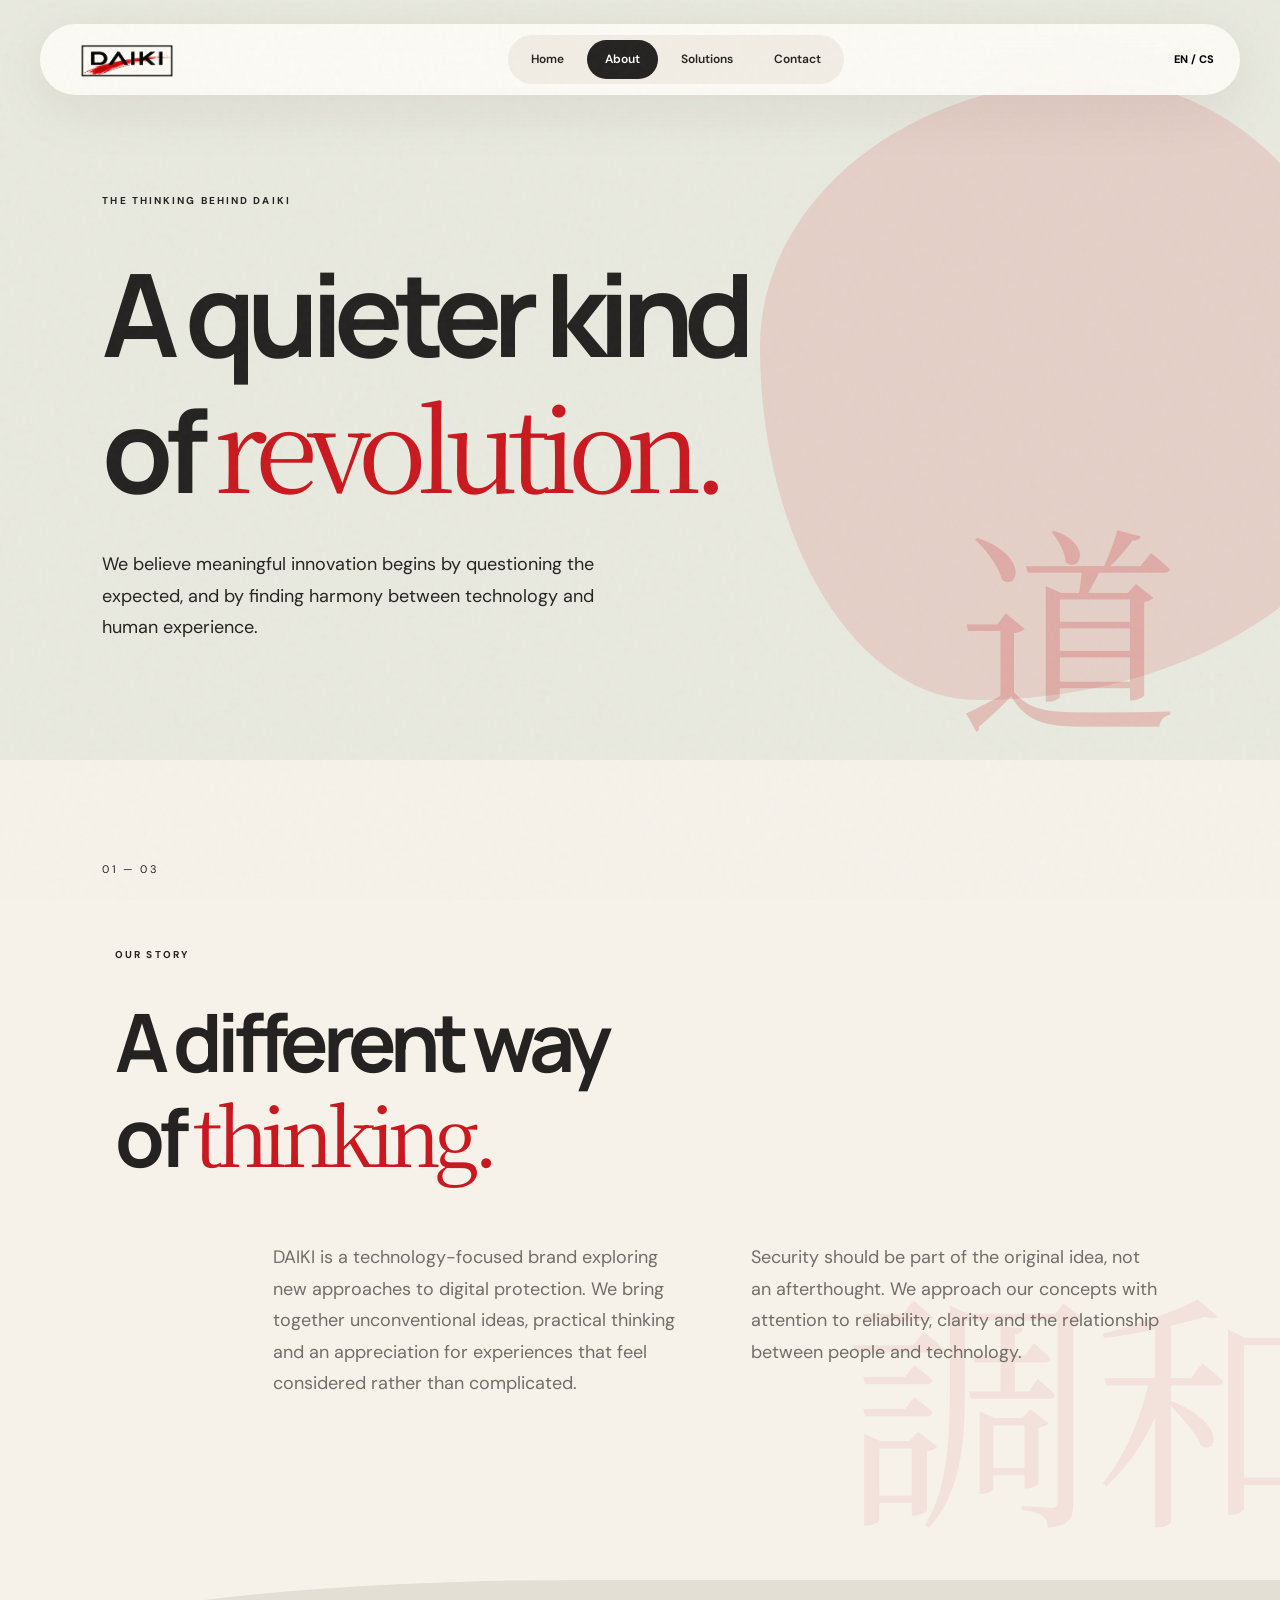
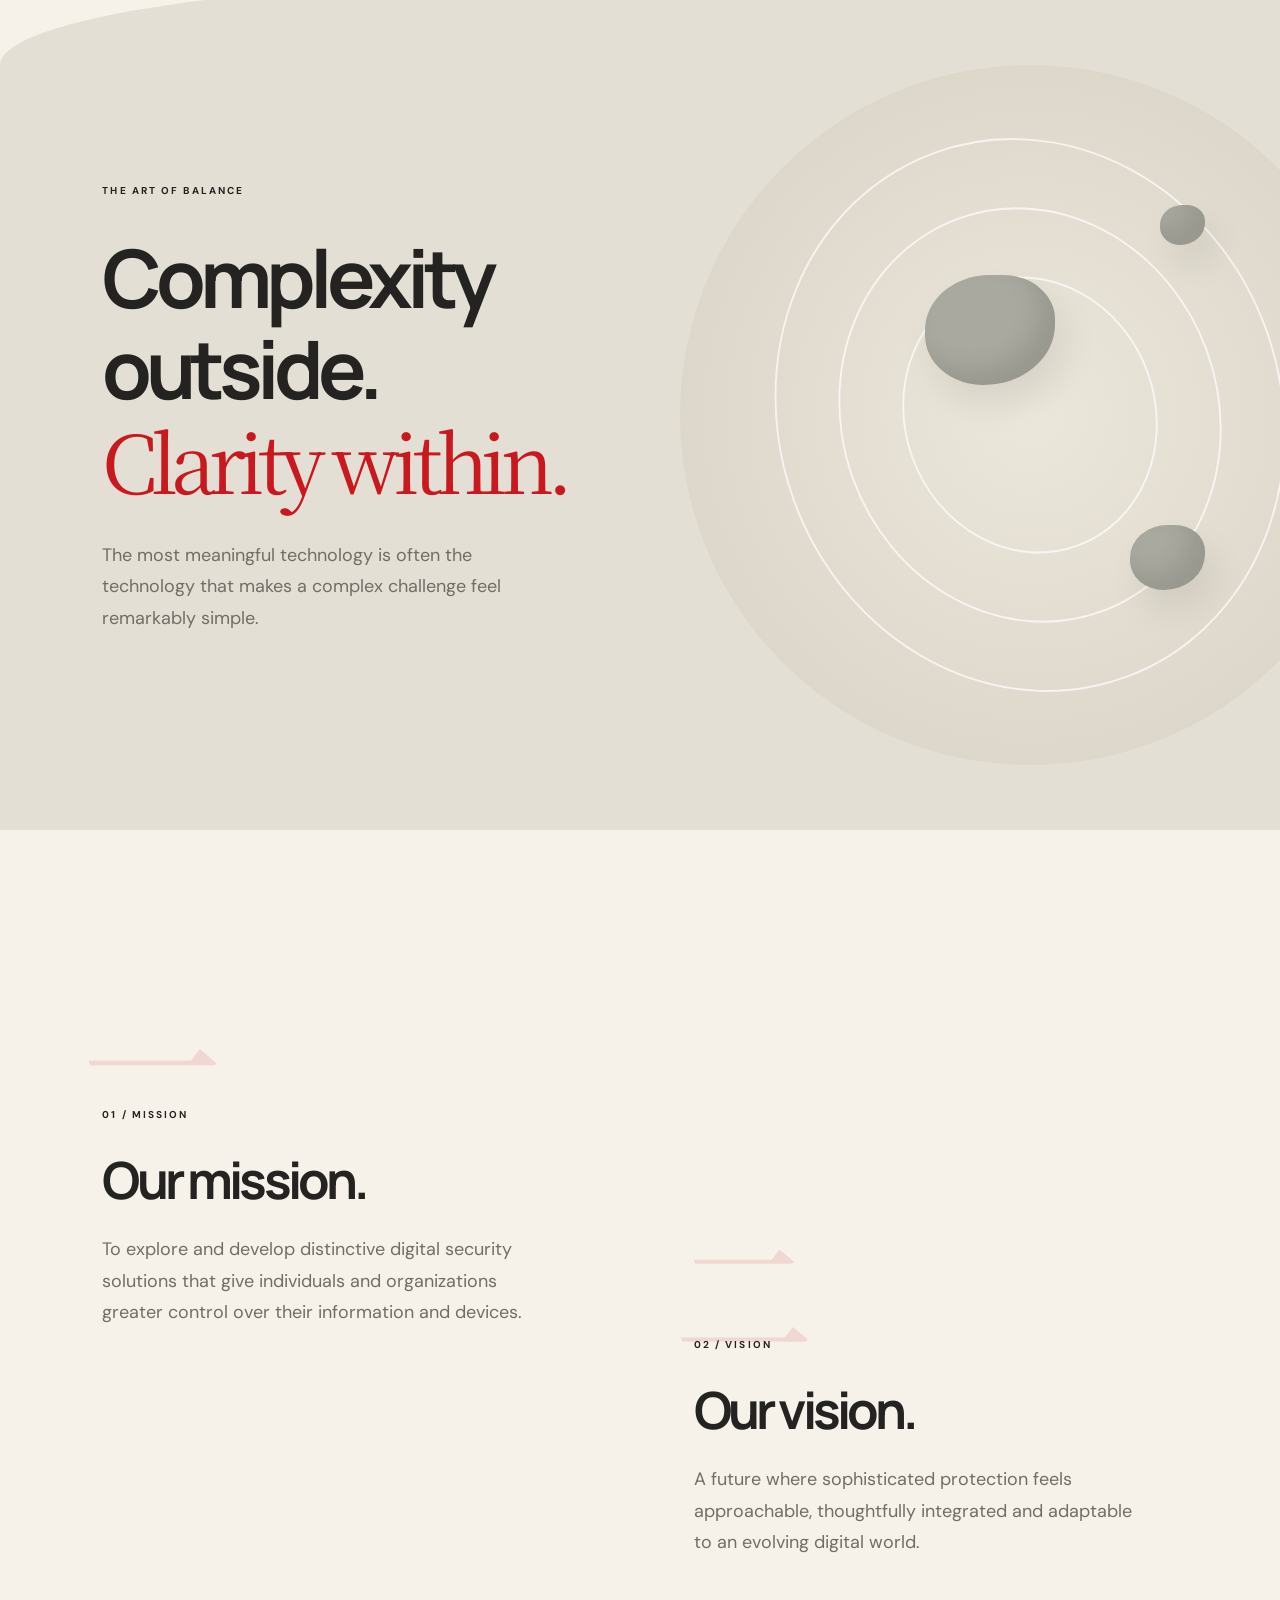
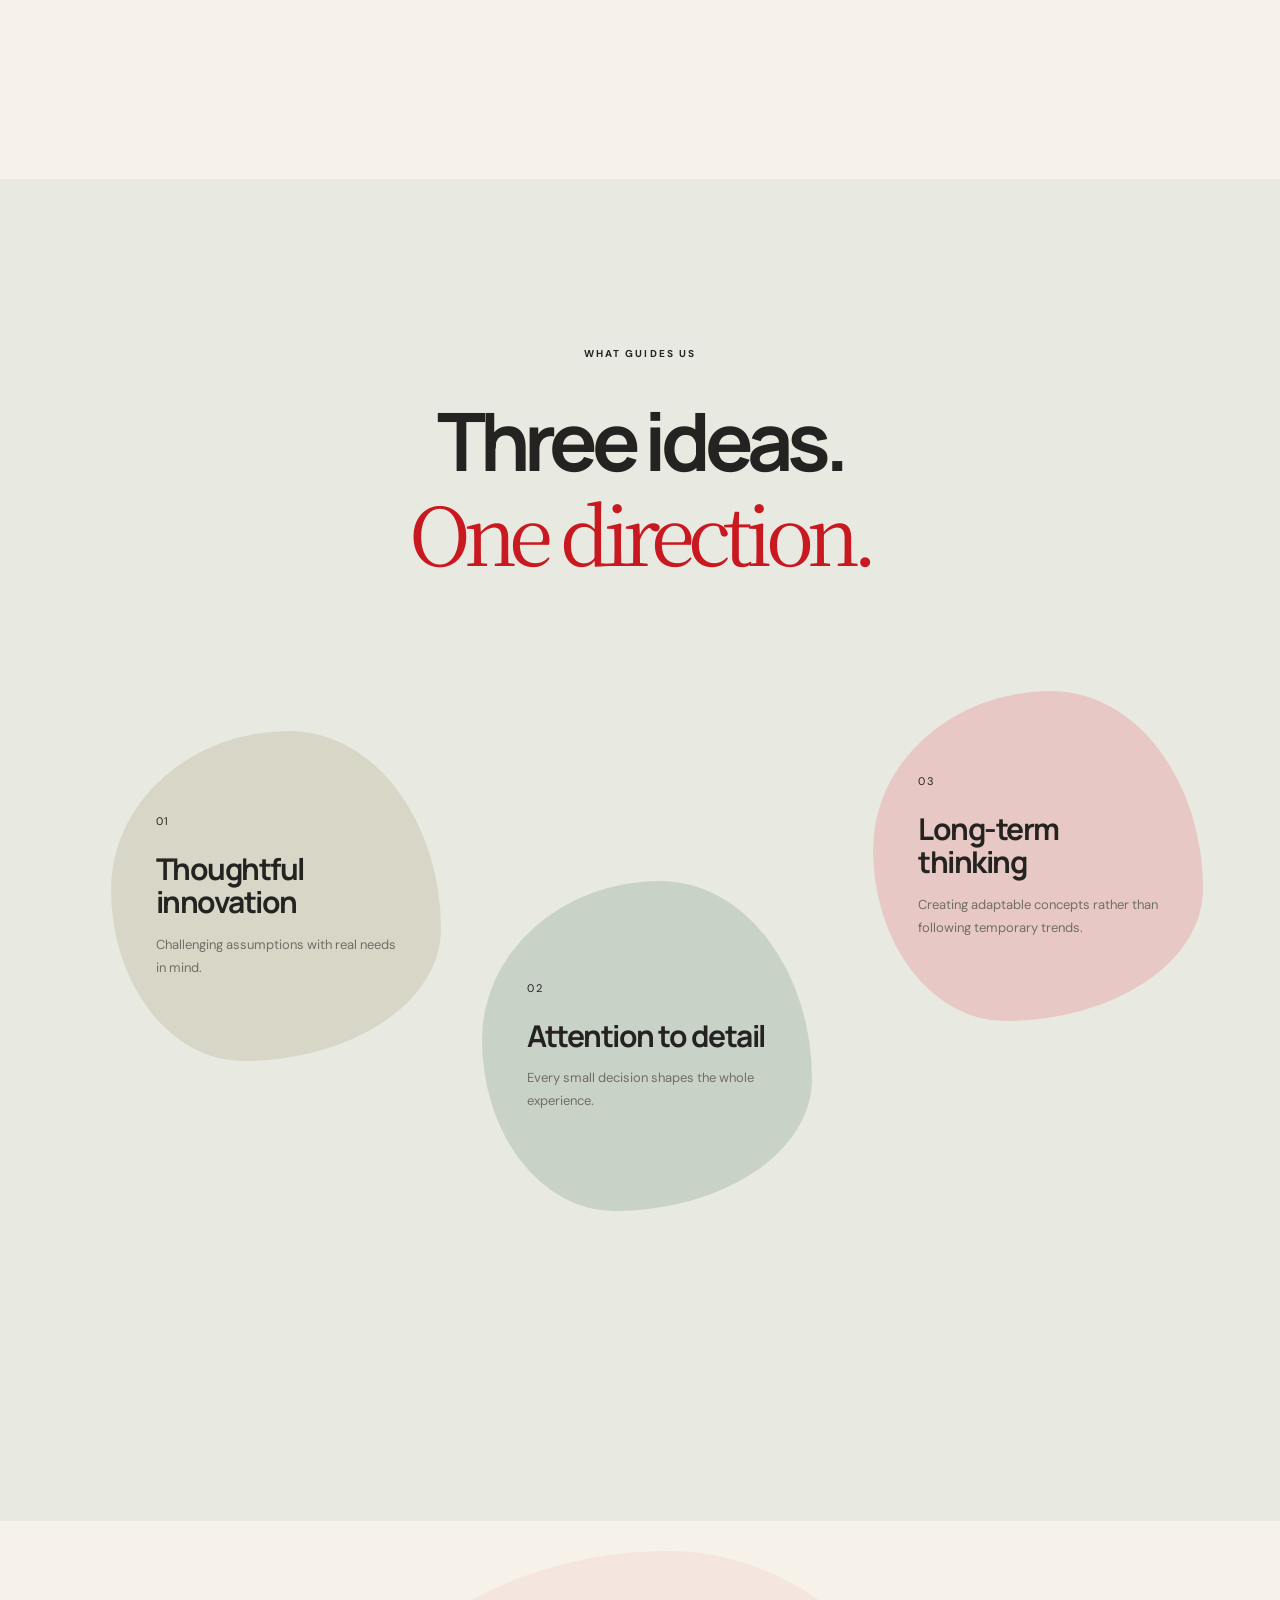
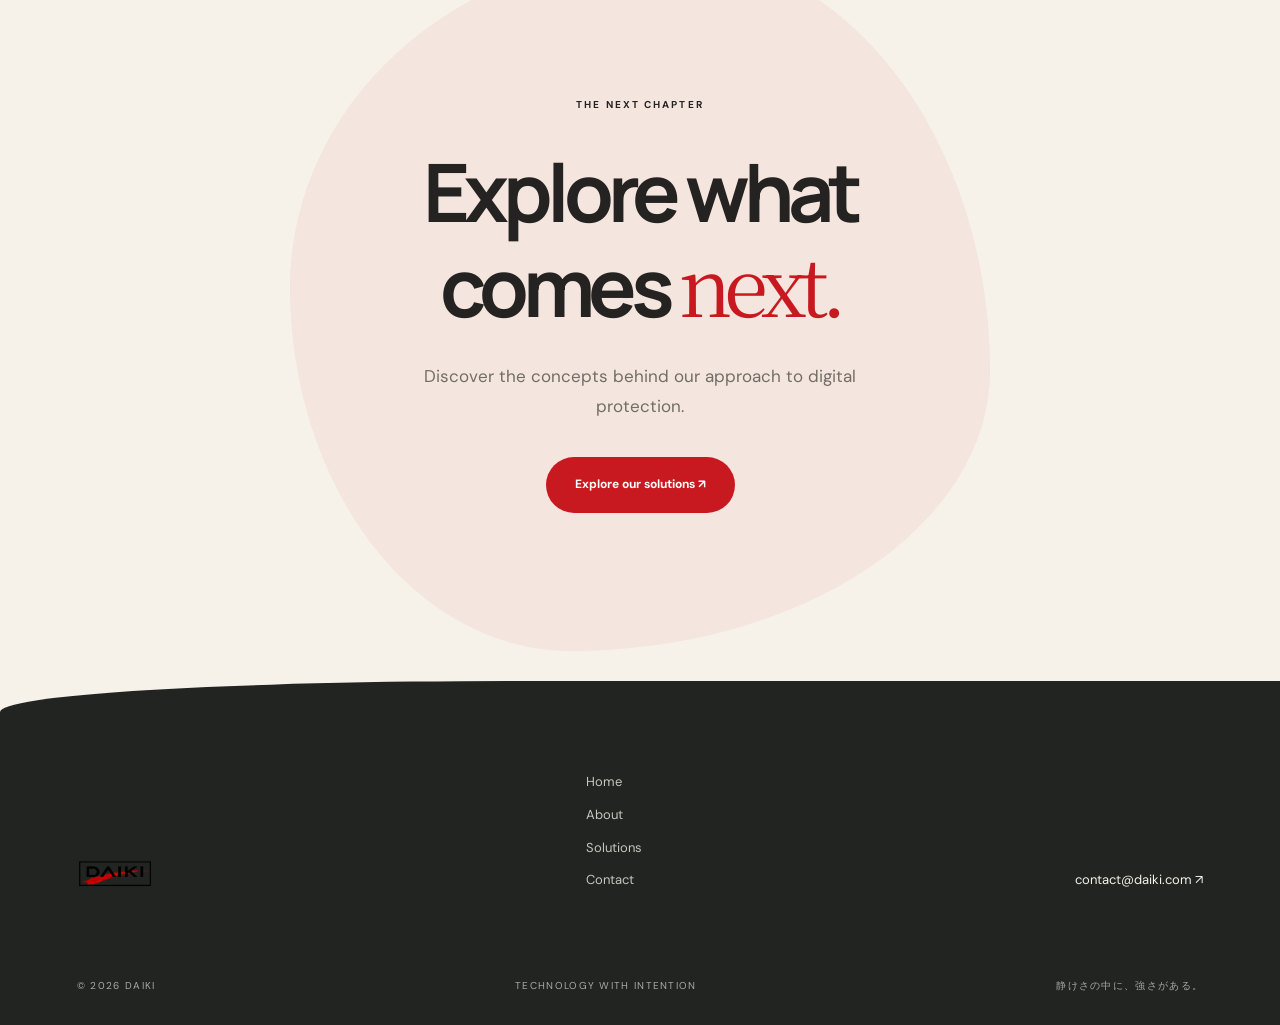
==== about.html @ 52686b5e "sito finito" ====
<!doctype html>
<html lang="en">
<head>
  <meta charset="UTF-8">
  <meta name="viewport" content="width=device-width,initial-scale=1">
  <meta name="theme-color" content="#f6f2ea">
  <meta name="description" content="The philosophy, mission and vision behind DAIKI.">
  <title>Our Philosophy — DAIKI</title>
  <link rel="icon" href="assets/logo.jpeg">
  <link rel="preconnect" href="https://fonts.googleapis.com">
  <link rel="preconnect" href="https://fonts.gstatic.com" crossorigin>
  <link href="https://fonts.googleapis.com/css2?family=DM+Sans:wght@400;500;600;700&family=Manrope:wght@400;500;600;700;800&family=Noto+Serif+JP:wght@400;500&display=swap" rel="stylesheet">
  <link rel="stylesheet" href="css/style.css">
  <script src="js/i18n.js" defer></script>
  <script src="js/main.js" defer></script>
</head>
<body data-page="about">
  <div class="grain" aria-hidden="true"></div>
  <header class="floating-header">
    <a class="brand" href="index.html" aria-label="DAIKI home"><img class="logoPng" src="assets/PngLogo.png" alt="DAIKI logo"></a>
    <nav class="desktop-nav" aria-label="Main navigation">
      <a href="index.html" data-i18n="nav.home">Home</a>
      <a href="about.html" class="active" data-i18n="nav.about">About</a>
      <a href="solutions.html" data-i18n="nav.solutions">Solutions</a>
      <a href="contact.html" data-i18n="nav.contact">Contact</a>
    </nav>
    <div class="header-tools">
      <button class="lang-toggle" id="langSwitch" type="button">EN / CS</button>
      <button class="menu-toggle" id="menuToggle" type="button" aria-label="Open navigation" aria-controls="mobileNav" aria-expanded="false"><span></span><span></span></button>
    </div>
  </header>
  <nav class="mobile-nav" id="mobileNav" aria-label="Mobile navigation">
    <a href="index.html" data-i18n="nav.home">Home</a>
    <a href="about.html" data-i18n="nav.about">About</a>
    <a href="solutions.html" data-i18n="nav.solutions">Solutions</a>
    <a href="contact.html" data-i18n="nav.contact">Contact</a>
  </nav>

  <main>
    <section class="inner-hero about-hero">
      <div class="inner-hero-blob" aria-hidden="true"></div>
      <div class="inner-hero-content reveal">
        <span class="micro-label" data-i18n="about.label">THE THINKING BEHIND DAIKI</span>
        <h1 data-i18n-html="about.title">A quieter kind<br>of <span class="serif-word">revolution.</span></h1>
        <p data-i18n="about.lead">We believe meaningful innovation begins by questioning the expected, and by finding harmony between technology and human experience.</p>
      </div>
      <span class="inner-hero-mark">道</span>
    </section>

    <section class="story-section">
      <div class="story-index">01 — 03</div>
      <div class="story-content reveal">
        <span class="micro-label" data-i18n="about.storyLabel">OUR STORY</span>
        <h2 data-i18n-html="about.storyTitle">A different way<br>of <span class="serif-word">thinking.</span></h2>
        <div class="story-text">
          <p data-i18n="about.storyText">DAIKI is a technology-focused brand exploring new approaches to digital protection. We bring together unconventional ideas, practical thinking and an appreciation for experiences that feel considered rather than complicated.</p>
          <p data-i18n="about.storyTextTwo">Security should be part of the original idea, not an afterthought. We approach our concepts with attention to reliability, clarity and the relationship between people and technology.</p>
        </div>
      </div>
      <div class="story-floating-word" aria-hidden="true">調和</div>
    </section>

    <section class="zen-garden-section">
      <div class="garden-copy reveal">
        <span class="micro-label" data-i18n="about.beliefLabel">THE ART OF BALANCE</span>
        <h2 data-i18n-html="about.beliefTitle">Complexity outside.<br><span class="serif-word">Clarity within.</span></h2>
        <p data-i18n="about.beliefText">The most meaningful technology is often the technology that makes a complex challenge feel remarkably simple.</p>
      </div>
      <div class="zen-garden" aria-hidden="true">
        <div class="garden-ripple ripple-a"></div>
        <div class="garden-ripple ripple-b"></div>
        <div class="garden-ripple ripple-c"></div>
        <div class="garden-stone stone-a"></div>
        <div class="garden-stone stone-b"></div>
        <div class="garden-stone stone-c"></div>
      </div>
    </section>

    <section class="vision-section">
      <div class="vision-entry vision-mission reveal">
        <div class="vision-number">一</div>
        <span class="micro-label">01 / MISSION</span>
        <h2 data-i18n="about.missionTitle">Our mission.</h2>
        <p data-i18n="about.missionText">To explore and develop distinctive digital security solutions that give individuals and organizations greater control over their information and devices.</p>
      </div>
      <div class="vision-entry vision-future reveal">
        <div class="vision-number">二</div>
        <span class="micro-label">02 / VISION</span>
        <h2 data-i18n="about.visionTitle">Our vision.</h2>
        <p data-i18n="about.visionText">A future where sophisticated protection feels approachable, thoughtfully integrated and adaptable to an evolving digital world.</p>
      </div>
    </section>

    <section class="values-landscape">
      <div class="values-landscape-heading reveal">
        <span class="micro-label" data-i18n="about.valuesLabel">WHAT GUIDES US</span>
        <h2 data-i18n-html="about.valuesTitle">Three ideas.<br><span class="serif-word">One direction.</span></h2>
      </div>
      <div class="values-floating">
        <div class="value-bubble bubble-one reveal">
          <span>01</span>
          <h3 data-i18n="about.valueOne">Thoughtful innovation</h3>
          <p data-i18n="about.valueOneText">Challenging assumptions with real needs in mind.</p>
        </div>
        <div class="value-bubble bubble-two reveal">
          <span>02</span>
          <h3 data-i18n="about.valueTwo">Attention to detail</h3>
          <p data-i18n="about.valueTwoText">Every small decision shapes the whole experience.</p>
        </div>
        <div class="value-bubble bubble-three reveal">
          <span>03</span>
          <h3 data-i18n="about.valueThree">Long-term thinking</h3>
          <p data-i18n="about.valueThreeText">Creating adaptable concepts rather than following temporary trends.</p>
        </div>
      </div>
    </section>

    <section class="closing-section">
      <div class="closing-orb" aria-hidden="true"></div>
      <div class="closing-content reveal">
        <span class="micro-label" data-i18n="common.next">THE NEXT CHAPTER</span>
        <h2 data-i18n-html="about.ctaTitle">Explore what<br>comes <span class="serif-word">next.</span></h2>
        <p data-i18n="about.ctaText">Discover the concepts behind our approach to digital protection.</p>
        <a class="pill-button" href="solutions.html" data-i18n="about.ctaButton">Explore our solutions ↗</a>
      </div>
    </section>
  </main>

  <footer class="site-footer">
    <div class="footer-main">
      <img class="logoPng" src="assets/PngLogo.png" alt="DAIKI logo">
      <div class="footer-links">
        <a href="index.html" data-i18n="nav.home">Home</a>
        <a href="about.html" data-i18n="nav.about">About</a>
        <a href="solutions.html" data-i18n="nav.solutions">Solutions</a>
        <a href="contact.html" data-i18n="nav.contact">Contact</a>
      </div>
      <a class="footer-email" href="mailto:contact@daiki.com">contact@daiki.com ↗</a>
    </div>
    <div class="footer-bottom">
      <span>© <span class="current-year"></span> DAIKI</span>
      <span data-i18n="footer.tagline">TECHNOLOGY WITH INTENTION</span>
      <span>静けさの中に、強さがある。</span>
    </div>
  </footer>
</body>
</html>
---- css/style.css ----
:root {
  --paper:#f6f2ea;
  --cream:#ece6da;
  --sand:#dcd5c9;
  --red:#c91920;
  --ink:#242321;
  --muted:#716d67;
  --sage:#a9b5a5;
  --white:#fffdf8;
  --display:"Manrope",sans-serif;
  --body:"DM Sans",sans-serif;
  --serif:"Noto Serif JP",serif;
}
*,*::before,*::after{box-sizing:border-box}
html{scroll-behavior:smooth;scroll-padding-top:110px}
body{margin:0;background:var(--paper);color:var(--ink);font:15px/1.75 var(--body);overflow-x:hidden}
button,input,select,textarea{font:inherit}
button{cursor:pointer}
a{color:inherit;text-decoration:none}
h1,h2,h3,p{margin:0}
h1,h2,h3{font-family:var(--display);letter-spacing:-.075em;line-height:1.13}
h1{font-size:clamp(4.5rem,9vw,10rem);font-weight:700}
h2{font-size:clamp(3.2rem,6.3vw,7rem);font-weight:700}
h3{font-size:clamp(1.6rem,2.5vw,3rem)}
p{color:var(--muted)}
::selection{background:var(--red);color:white}
:focus-visible{outline:2px solid var(--red);outline-offset:5px}
.serif-word{font-family:var(--serif);font-weight:400;letter-spacing:-.09em;color:var(--red)}
.micro-label{display:inline-block;font-size:10px;letter-spacing:.21em;font-weight:700;text-transform:uppercase;line-height:1.6}
.grain{position:fixed;inset:0;z-index:150;pointer-events:none;opacity:.08;background-image:url("data:image/svg+xml,%3Csvg viewBox='0 0 180 180' xmlns='http://www.w3.org/2000/svg'%3E%3Cfilter id='n'%3E%3CfeTurbulence type='fractalNoise' baseFrequency='.8' numOctaves='3' stitchTiles='stitch'/%3E%3C/filter%3E%3Crect width='100%25' height='100%25' filter='url(%23n)' opacity='.35'/%3E%3C/svg%3E")}
.reveal{opacity:0;transform:translateY(35px);transition:opacity 1s ease,transform 1s cubic-bezier(.2,.7,.2,1)}
.reveal.visible{opacity:1;transform:none}

/* Logo DAIKI nella navbar */
.logoPng {
  display: block;
  width: auto;
  height: 38px;
  max-width: 150px;
  object-fit: contain;
}

/* Adattamento mobile */
@media (max-width: 780px) {
  .logoPng {
    height: 32px;
    max-width: 125px;
  }
}


/* Floating navigation */
.floating-header{position:fixed;z-index:120;top:24px;left:50%;transform:translateX(-50%);width:min(94%,1200px);display:flex;justify-content:space-between;align-items:center;gap:24px;padding:11px 16px 11px 27px;background:rgba(255,253,248,.83);backdrop-filter:blur(25px);-webkit-backdrop-filter:blur(25px);border-radius:100px;box-shadow:0 14px 60px rgba(40,30,20,.07);transition:top .3s,box-shadow .3s}
.floating-header.scrolled{top:12px;box-shadow:0 15px 65px rgba(40,30,20,.12)}
.brand{display:flex;align-items:center;gap:9px;font:800 26px/1 var(--display);letter-spacing:-.09em;white-space:nowrap}
.brand i{width:8px;height:8px;background:var(--red);border-radius:50%}
.desktop-nav{display:flex;gap:5px;align-items:center;padding:5px;background:rgba(220,213,201,.35);border-radius:100px}
.desktop-nav a{padding:9px 18px;border-radius:100px;font-size:12px;font-weight:600;transition:background .3s,color .3s}
.desktop-nav a:hover{background:rgba(255,255,255,.6)}
.desktop-nav a.active{background:var(--ink);color:white}
.header-tools{display:flex;align-items:center;gap:10px}
.lang-toggle{background:none;border:0;padding:10px;font-size:11px;font-weight:800;white-space:nowrap}
.menu-toggle{display:none;border:0;background:var(--ink);width:44px;height:44px;border-radius:50%;place-content:center;gap:5px}
.menu-toggle span{display:block;width:19px;height:2px;background:white;border-radius:2px}
.mobile-nav{display:none}

/* Buttons */
.pill-button{display:inline-flex;align-items:center;justify-content:center;gap:30px;padding:17px 29px;border:0;border-radius:100px;background:var(--red);color:white;font-size:12px;font-weight:700;min-height:56px;transition:transform .3s,background .3s,box-shadow .3s}
.pill-button:hover{transform:translateY(-4px);background:#a91019;box-shadow:0 15px 30px rgba(201,25,32,.18)}
.pill-secondary{background:var(--cream);color:var(--ink)}
.pill-secondary:hover{background:var(--sand);box-shadow:none}
.text-link{display:inline-flex;font-size:13px;font-weight:700;align-items:center;gap:15px;transition:color .3s}
.text-link:hover{color:var(--red)}
.round-arrow{display:grid;place-items:center;width:78px;height:78px;border-radius:50%;background:var(--red);color:white;font-size:30px;transition:transform .4s}
.round-arrow:hover{transform:rotate(45deg) scale(1.07)}

/* Home hero */
.home-hero{position:relative;min-height:950px;height:100svh;max-height:1250px;overflow:hidden;background:var(--paper)}
.hero-composition{position:relative;width:min(90%,1400px);height:100%;margin:auto}
.hero-topline{position:absolute;top:23%;left:4%;display:flex;align-items:center;gap:14px;z-index:5}
.mini-dot{width:8px;height:8px;background:var(--red);border-radius:50%}
.hero-title{position:absolute;z-index:5;top:27%;left:3%;max-width:900px;line-height:1.02}
.hero-title .serif-word{font-style:italic}
.hero-ambient{position:absolute;filter:blur(4px);pointer-events:none}
.ambient-one{width:750px;height:750px;background:radial-gradient(circle,rgba(169,181,165,.38),transparent 70%);right:-250px;top:0}
.ambient-two{width:650px;height:650px;background:radial-gradient(circle,rgba(201,25,32,.11),transparent 70%);left:-250px;bottom:-300px}
.hero-fluid{position:absolute;width:min(53vw,740px);height:min(53vw,740px);right:-7%;top:14%;z-index:2;display:grid;place-items:center}
.fluid-core{width:75%;height:75%;border-radius:57% 43% 61% 39% / 46% 56% 44% 54%;background:radial-gradient(circle at 30% 30%,#e44846,var(--red) 60%,#9b1018);display:grid;place-items:center;box-shadow:inset -30px -35px 70px rgba(0,0,0,.12),0 30px 90px rgba(201,25,32,.12);animation:morph 15s ease-in-out infinite}
.core-symbol{font:400 clamp(130px,17vw,250px)/1 var(--serif);color:rgba(255,253,248,.86);transform:rotate(-9deg)}
.core-caption{position:absolute;bottom:23%;color:white;font-size:9px;letter-spacing:.2em}
.fluid-ring{position:absolute;border:1px solid rgba(201,25,32,.16);border-radius:60% 40% 50% 50% / 45% 55% 45% 55%;animation:rotateSlow 35s linear infinite}
.ring-a{inset:0}
.ring-b{inset:9%;animation-direction:reverse}
.orbit-point{position:absolute;width:11px;height:11px;background:var(--red);border-radius:50%}
.point-a{top:7%;left:35%}.point-b{bottom:12%;right:13%;width:7px;height:7px}.point-c{top:48%;right:1%;background:var(--sage)}
.hero-bottom-copy{position:absolute;z-index:6;bottom:13%;left:4%;display:flex;align-items:center;gap:35px}
.hero-bottom-copy p{max-width:360px;font-size:16px;color:var(--ink)}
.hero-vertical{position:absolute;right:20px;top:40%;writing-mode:vertical-rl;font-size:10px;letter-spacing:.2em;z-index:6}
.hero-side-note{position:absolute;bottom:12%;right:2%;font-size:10px;letter-spacing:.15em;writing-mode:vertical-rl}
.scroll-cue{position:absolute;bottom:24px;left:50%;transform:translateX(-50%);width:42px;height:60px;border-radius:30px;background:rgba(36,35,33,.06);display:grid;place-items:center;font-size:22px;animation:float 4s ease-in-out infinite}

/* Philosophy flow */
.flow-section{min-height:850px;padding:180px max(7vw,25px);position:relative;display:grid;grid-template-columns:1.2fr .8fr;align-items:center;gap:8%;overflow:hidden;background:#e9e6dc;border-radius:0 0 46% 12% / 0 0 10% 4%}
.flow-decoration{position:absolute;width:700px;height:700px;border-radius:52% 48% 70% 30% / 40% 50% 50% 60%;background:rgba(169,181,165,.24);left:-250px;bottom:-350px}
.flow-intro,.flow-copy{position:relative;z-index:2}
.flow-intro h2{margin-top:35px}
.flow-copy{padding-top:160px}
.flow-copy p{font-size:20px;color:var(--ink);max-width:480px;margin-bottom:35px}
.flow-symbol{display:block;font:400 110px/1 var(--serif);color:var(--red);opacity:.8;margin-bottom:35px}

/* Ecosystem */
.ecosystem-section{padding:180px 5vw 210px;overflow:hidden}
.ecosystem-heading{max-width:1100px;margin:0 auto 90px;text-align:center}
.ecosystem-heading h2{margin-top:30px}
.ecosystem-stage{max-width:1350px;margin:auto;display:grid;grid-template-columns:1fr 1fr;gap:5%;align-items:start}
.ecosystem-item{position:relative;min-width:0}
.ecosystem-usb{margin-top:220px}
.ecosystem-illustration{height:540px;position:relative;display:grid;place-items:center;overflow:hidden}
.ecosystem-image .ecosystem-illustration{background:#e3e9e0;border-radius:43% 57% 53% 47% / 51% 38% 62% 49%}
.ecosystem-usb .ecosystem-illustration{background:#262927;border-radius:56% 44% 40% 60% / 40% 55% 45% 60%}
.image-halo,.usb-halo{position:absolute;width:75%;aspect-ratio:1;border-radius:50%;background:rgba(255,255,255,.28);box-shadow:0 0 0 55px rgba(255,255,255,.08),0 0 0 110px rgba(255,255,255,.04)}
.image-window{width:55%;aspect-ratio:1.2;border-radius:32% 18% 28% 20%;background:linear-gradient(160deg,#cbd4c8,#879e93);box-shadow:0 30px 70px rgba(0,0,0,.12);position:relative;display:grid;place-items:center;transform:rotate(-9deg);overflow:hidden}
.image-landscape{font-size:160px;color:#f9f3e9;line-height:1}
.image-location{position:absolute;bottom:20px;font-size:9px;letter-spacing:.15em;color:white}
.image-satellite{position:absolute;width:15px;height:15px;background:var(--red);border-radius:50%}
.satellite-one{top:20%;right:20%}.satellite-two{bottom:22%;left:15%;width:8px;height:8px}
.ecosystem-copy{max-width:460px;padding:35px 35px 0}
.ecosystem-copy h3{margin:18px 0 20px;font-size:clamp(2.2rem,3.3vw,4rem)}
.ecosystem-copy p{margin-bottom:26px}
.usb-abstract{display:flex;align-items:center;position:relative;z-index:4;transform:rotate(-35deg);filter:drop-shadow(0 30px 20px rgba(0,0,0,.25));animation:usbFloat 8s ease-in-out infinite}
.usb-connector{width:70px;height:75px;border-radius:12px 0 0 12px;background:linear-gradient(135deg,#d2d5d2,#707a78);box-shadow:inset 8px 0 12px rgba(255,255,255,.4)}
.usb-shell{width:190px;height:110px;border-radius:20px 40px 40px 15px;background:linear-gradient(135deg,#424642,#101312);display:flex;align-items:center;justify-content:center;gap:12px;box-shadow:inset 0 4px 8px rgba(255,255,255,.08)}
.usb-shell b{font:400 50px var(--serif);color:var(--red)}
.usb-shell small{color:#aaa;font-size:10px;letter-spacing:.2em}
.usb-pulse,.usb-wave{position:absolute;border:1px solid rgba(255,255,255,.14);border-radius:50%;aspect-ratio:1}
.pulse-one{width:65%}.pulse-two{width:95%}

/* Manifesto */
.manifesto-section{position:relative;min-height:760px;background:var(--sage);overflow:hidden;display:grid;place-items:center;padding:130px 6vw;border-radius:47% 15% 0 0 / 10% 7% 0 0}
.manifesto-blob{position:absolute;width:600px;height:600px;right:-120px;top:-130px;background:rgba(255,255,255,.16);border-radius:60% 40% 60% 40% / 40% 60% 40% 60%}
.manifesto-content{width:min(100%,1100px);position:relative;z-index:2}
.manifesto-content h2{margin:35px 0 70px}
.manifesto-content .serif-word{color:var(--white)}
.manifesto-values{display:flex;gap:30px;justify-content:space-between;flex-wrap:wrap}
.manifesto-values div{display:flex;gap:15px;align-items:baseline}
.manifesto-values span{font-size:11px;color:#445146}
.manifesto-values strong{font-size:clamp(18px,2vw,26px);font-weight:600}

/* Closing */
.closing-section{position:relative;min-height:760px;padding:160px 8vw;display:grid;place-items:center;overflow:hidden;background:var(--paper)}
.closing-content{position:relative;z-index:2;text-align:center;max-width:1000px}
.closing-content h2{margin:30px 0}
.closing-content p{max-width:490px;margin:0 auto 35px;font-size:17px}
.closing-orb{position:absolute;width:700px;height:700px;border-radius:54% 46% 60% 40% / 48% 60% 40% 52%;background:rgba(201,25,32,.06);animation:morph 20s ease-in-out infinite}

/* Inner hero */
.inner-hero{position:relative;min-height:760px;display:flex;align-items:center;padding:170px 8vw 100px;overflow:hidden}
.inner-hero-content{position:relative;z-index:3;max-width:1150px}
.inner-hero-content h1{margin:35px 0}
.inner-hero-content p{max-width:530px;font-size:18px;color:var(--ink)}
.inner-hero-blob{position:absolute;width:620px;height:620px;right:-100px;top:80px;border-radius:54% 46% 65% 35% / 43% 56% 44% 57%;background:rgba(201,25,32,.12);animation:morph 18s ease-in-out infinite}
.inner-hero-mark{position:absolute;right:8%;bottom:4%;font:400 220px/1 var(--serif);color:rgba(201,25,32,.2)}
.about-hero{background:#e8e9df}
.solutions-hero{background:#ede4dc}
.contact-hero{background:#e5e9e1}

/* About story */
.story-section{position:relative;min-height:820px;padding:170px 8vw;display:flex;align-items:center;overflow:hidden}
.story-index{position:absolute;left:8%;top:100px;font-size:11px;letter-spacing:.2em}
.story-content{max-width:1050px;margin:auto;position:relative;z-index:2}
.story-content h2{margin:30px 0 60px}
.story-text{display:grid;grid-template-columns:1fr 1fr;gap:65px;margin-left:15%}
.story-text p{font-size:18px}
.story-floating-word{position:absolute;right:-5%;bottom:0;font:400 250px var(--serif);color:rgba(201,25,32,.07)}
.zen-garden-section{position:relative;min-height:850px;background:#e4dfd4;overflow:hidden;display:flex;align-items:center;padding:120px 8vw;border-radius:45% 0 0 0 / 10% 0 0 0}
.garden-copy{position:relative;z-index:4;max-width:650px}
.garden-copy h2{margin:30px 0}
.garden-copy p{max-width:460px;font-size:18px}
.zen-garden{position:absolute;width:700px;height:700px;right:-100px;top:10%;border-radius:50%;background:radial-gradient(circle,#ece7db,#d7d1c4)}
.garden-ripple{position:absolute;border:2px solid rgba(255,255,255,.7);border-radius:50%;inset:10%;transform:rotate(-20deg) scaleX(.9)}
.ripple-b{inset:20%}.ripple-c{inset:30%}
.garden-stone{position:absolute;background:#aaa99f;border-radius:50% 40% 55% 45%;box-shadow:inset -15px -15px 25px rgba(0,0,0,.1),10px 20px 35px rgba(0,0,0,.08)}
.stone-a{width:130px;height:110px;top:30%;left:35%}
.stone-b{width:75px;height:65px;bottom:25%;right:25%}
.stone-c{width:45px;height:40px;top:20%;right:25%}
.vision-section{padding:180px 8vw;display:grid;grid-template-columns:1fr 1fr;gap:10%;align-items:start}
.vision-entry{position:relative;padding:90px 0 40px}
.vision-future{margin-top:230px}
.vision-number{font:400 140px var(--serif);color:rgba(201,25,32,.12);position:absolute;top:-50px;left:-20px}
.vision-entry h2{font-size:clamp(3rem,4vw,5rem);margin:25px 0}
.vision-entry p{max-width:450px;font-size:18px}
.values-landscape{padding:160px 6vw 200px;background:#e8e9e1;overflow:hidden}
.values-landscape-heading{text-align:center}
.values-landscape-heading h2{margin-top:30px}
.values-floating{position:relative;max-width:1200px;min-height:650px;margin:90px auto 0}
.value-bubble{position:absolute;width:330px;height:330px;border-radius:54% 46% 60% 40% / 48% 60% 40% 52%;padding:70px 45px;display:flex;flex-direction:column;justify-content:center}
.value-bubble span{font-size:11px;letter-spacing:.15em;margin-bottom:20px}
.value-bubble h3{font-size:30px;letter-spacing:-.05em;margin-bottom:15px}
.value-bubble p{font-size:13px}
.bubble-one{left:3%;top:60px;background:#d8d7c7}
.bubble-two{left:36%;top:210px;background:#c9d2c6}
.bubble-three{right:0;top:20px;background:#e8c8c4}

/* Solutions */
.product-experience{min-height:1000px;padding:170px 7vw;display:grid;grid-template-columns:1fr 1fr;gap:6%;align-items:center;overflow:hidden;scroll-margin-top:100px}
.experience-copy{position:relative;z-index:5;max-width:620px}
.experience-copy h2{margin:30px 0 40px;font-size:clamp(3.5rem,5.7vw,7rem)}
.experience-copy p{margin-bottom:22px}
.experience-lead{font-size:19px;color:var(--ink)}
.experience-tags{display:flex;flex-wrap:wrap;gap:10px;margin:35px 0}
.experience-tags span{padding:9px 15px;border-radius:100px;background:rgba(169,181,165,.2);font-size:11px;font-weight:600}
.experience-visual{position:relative;min-height:650px;display:grid;place-items:center}
.image-experience{background:#e8e9e0}
.image-experience-halo{position:absolute;width:95%;aspect-ratio:1;background:#d4dfd1;border-radius:54% 46% 62% 38% / 46% 60% 40% 54%;animation:morph 16s infinite}
.floating-image-object{position:relative;width:65%;aspect-ratio:.95;background:#b6c6b8;border-radius:38% 23% 30% 20%;transform:rotate(-8deg);overflow:hidden;box-shadow:0 40px 70px rgba(50,70,50,.16);animation:imageFloat 8s ease-in-out infinite}
.floating-image-sky{position:absolute;inset:0;background:linear-gradient(#cadad0,#e5d8bf)}
.floating-image-mountain{position:absolute;width:130%;height:60%;bottom:-20%;left:-10%;background:#819f8c;border-radius:60% 40% 0 0;transform:rotate(-12deg)}
.floating-image-sun{position:absolute;width:110px;height:110px;top:22%;right:18%;background:var(--red);border-radius:50%}
.floating-image-code{position:absolute;bottom:20px;left:20px;color:white;font-size:10px;letter-spacing:.2em}
.experience-coordinate{position:absolute;bottom:5%;right:10%;font-size:10px;letter-spacing:.2em;z-index:3}
.experience-orbit{position:absolute;border:1px solid rgba(201,25,32,.16);border-radius:50%;aspect-ratio:1}
.orbit-alpha{width:90%}.orbit-beta{width:70%}
.product-transition{height:250px;background:#e8e9e0;display:flex;flex-direction:column;align-items:center;justify-content:center;gap:10px}
.product-transition span{font-size:10px;letter-spacing:.25em}
.transition-symbol{font-size:90px;color:var(--red);line-height:1}
.usb-experience{background:#242724;color:#f6f2ea;border-radius:45% 0 0 0 / 7% 0 0 0}
.usb-experience p{color:#c6c7c0}
.usb-experience .experience-lead{color:#f2eee5}
.usb-experience .serif-word{color:#e75d5c}
.usb-experience .experience-tags span{background:rgba(255,255,255,.09)}
.usb-experience-halo{position:absolute;width:90%;aspect-ratio:1;border-radius:54% 46% 58% 42% / 45% 60% 40% 55%;background:radial-gradient(circle,#3b4540,#292e2a 65%,transparent)}
.usb-product{transform:rotate(-35deg) scale(1.3)}
.usb-wave{border-color:rgba(255,255,255,.1)}
.usb-wave-one{width:65%}.usb-wave-two{width:85%}.usb-wave-three{width:105%}
.approach-section{padding:180px 8vw;background:#e6e6dd}
.approach-heading{text-align:center}
.approach-heading h2{margin:30px 0}
.approach-flow{display:flex;justify-content:space-between;gap:35px;margin-top:110px}
.approach-point{max-width:300px}
.approach-point span{font-size:12px;color:var(--red)}
.approach-point h3{font-size:29px;margin:25px 0}
.approach-point p{font-size:15px}

/* Contact */
.contact-world{padding:170px 7vw;display:grid;grid-template-columns:.85fr 1.15fr;gap:8%;background:var(--paper);align-items:start}
.contact-world-copy{position:relative;min-height:900px}
.contact-world-copy h2{font-size:clamp(3.3rem,5vw,6rem);margin:35px 0}
.contact-world-copy>p{max-width:420px;font-size:17px;margin-bottom:70px}
.contact-direct{margin-bottom:40px;position:relative;z-index:3}
.contact-direct>span{display:block;font-size:10px;letter-spacing:.18em;margin-bottom:12px}
.contact-direct a{font-size:clamp(20px,2.5vw,32px);font-weight:700;overflow-wrap:anywhere}
.contact-direct a:hover{color:var(--red)}
.contact-direct p{max-width:330px}
.contact-floating-shape{position:absolute;width:370px;height:370px;left:-150px;bottom:0;border-radius:55% 45% 62% 38% / 42% 60% 40% 58%;background:#dce4d8;display:grid;place-items:center;animation:morph 18s infinite}
.contact-floating-shape span{font:400 130px var(--serif);color:rgba(201,25,32,.25)}
.contact-form-island{position:relative;padding:65px clamp(25px,4vw,70px);background:#e9e6dd;border-radius:34% 8% 10% 9% / 8% 5% 5% 5%;box-shadow:0 30px 80px rgba(40,30,20,.035)}
.form-intro{margin-bottom:45px}
.form-intro h3{font-size:clamp(2.3rem,3vw,4rem);margin-top:15px}
.form-duo{display:grid;grid-template-columns:1fr 1fr;gap:20px}
.form-group{margin-bottom:24px}
.form-group label{display:block;font-size:12px;font-weight:700;margin-bottom:10px}
.form-group input,.form-group select,.form-group textarea{width:100%;border:0;outline:none;background:rgba(255,253,248,.85);padding:18px 22px;border-radius:23px;color:var(--ink);transition:box-shadow .25s,background .25s}
.form-group textarea{resize:vertical;min-height:160px}
.form-group input:focus,.form-group select:focus,.form-group textarea:focus{background:white;box-shadow:0 0 0 2px rgba(201,25,32,.35)}
.form-group input::placeholder,.form-group textarea::placeholder{color:#98928a}
.consent-row{display:flex;gap:13px;align-items:flex-start;font-size:12px;cursor:pointer;margin:15px 0 30px}
.consent-row input{margin-top:5px;accent-color:var(--red)}
.form-actions{display:flex;flex-wrap:wrap;gap:12px}
.form-note{font-size:11px;margin-top:20px}
.contact-ending{min-height:760px;position:relative;padding:160px 8vw;overflow:hidden;background:#e3e9df;display:grid;place-items:center}
.contact-ending-copy{text-align:center;position:relative;z-index:2}
.contact-ending-copy h2{margin:30px 0}
.contact-ending-copy p{margin-bottom:35px}
.contact-ending-shape{position:absolute;width:700px;height:700px;background:rgba(201,25,32,.08);border-radius:55% 45% 60% 40% / 40% 55% 45% 60%;animation:morph 18s infinite}

/* Footer */
.site-footer{padding:90px 6vw 30px;background:#222421;color:#f6f2ea;border-radius:40% 0 0 0 / 9% 0 0 0}
.footer-main{display:flex;align-items:end;justify-content:space-between;gap:50px;padding-bottom:85px}
.footer-brand{font:800 clamp(5rem,12vw,12rem)/.8 var(--display);letter-spacing:-.11em}
.footer-brand span{font-size:16px;vertical-align:top;letter-spacing:0;margin-left:15px;color:#d75050}
.footer-links{display:flex;flex-direction:column;gap:10px}
.footer-links a{font-size:13px;color:#c6c6be}
.footer-links a:hover,.footer-email:hover{color:#f47a7a}
.footer-email{font-size:13px;white-space:nowrap}
.footer-bottom{display:flex;justify-content:space-between;gap:20px;flex-wrap:wrap;color:#a8aaa2;font-size:10px;letter-spacing:.13em}

/* Animation */
@keyframes morph{
  0%,100%{border-radius:57% 43% 61% 39% / 46% 56% 44% 54%;transform:rotate(0)}
  50%{border-radius:42% 58% 35% 65% / 58% 42% 58% 42%;transform:rotate(9deg)}
}
@keyframes rotateSlow{to{transform:rotate(360deg)}}
@keyframes float{50%{transform:translate(-50%,-12px)}}
@keyframes usbFloat{
  0%,100%{transform:rotate(-35deg) translateY(0)}
  50%{transform:rotate(-35deg) translateY(-18px)}
}
@keyframes imageFloat{
  0%,100%{transform:rotate(-8deg) translateY(0)}
  50%{transform:rotate(-5deg) translateY(-15px)}
}

/* Tablet */
@media(max-width:1050px){
  .hero-title{font-size:clamp(5rem,9vw,8rem)}
  .hero-fluid{right:-15%;top:20%}
  .flow-section{gap:4%}
  .ecosystem-illustration{height:440px}
  .ecosystem-copy{padding:30px 10px}
  .contact-world{gap:4%}
  .contact-form-island{padding:55px 30px}
}

/* Mobile */
@media(max-width:780px){
  h1{font-size:clamp(3.8rem,13vw,6.5rem)}
  h2{font-size:clamp(3rem,10vw,5rem)}
  .floating-header{top:14px;width:calc(100% - 26px);padding:10px 12px 10px 22px}
  .desktop-nav{display:none}
  .menu-toggle{display:grid}
  .mobile-nav{position:fixed;z-index:110;top:80px;left:13px;right:13px;display:flex;flex-direction:column;gap:5px;padding:20px;background:rgba(255,253,248,.98);border-radius:28px;box-shadow:0 30px 70px rgba(0,0,0,.12);opacity:0;visibility:hidden;transform:translateY(-15px);transition:.3s}
  .mobile-nav.open{opacity:1;visibility:visible;transform:none}
  .mobile-nav a{padding:14px 20px;border-radius:18px;font-size:17px;font-weight:700}
  .mobile-nav a:hover{background:var(--cream)}
  .home-hero{min-height:850px;height:100svh;max-height:none}
  .hero-topline{top:18%;left:2%}
  .hero-title{top:24%;left:2%;font-size:clamp(4rem,13vw,7rem)}
  .hero-fluid{width:440px;height:440px;right:-150px;top:38%}
  .core-symbol{font-size:160px}
  .hero-bottom-copy{bottom:11%;left:2%;gap:15px}
  .hero-bottom-copy p{max-width:250px;font-size:14px}
  .round-arrow{width:60px;height:60px}
  .hero-side-note,.hero-vertical{display:none}
  .flow-section{grid-template-columns:1fr;padding:120px 7vw;min-height:auto;gap:50px}
  .flow-copy{padding-top:0}
  .flow-symbol{font-size:75px}
  .ecosystem-section{padding:120px 6vw}
  .ecosystem-stage{grid-template-columns:1fr;gap:100px}
  .ecosystem-usb{margin-top:0}
  .ecosystem-illustration{height:460px}
  .ecosystem-copy{padding:35px 10px 0}
  .manifesto-section{min-height:700px;padding:120px 7vw}
  .manifesto-values{flex-direction:column}
  .closing-section{min-height:650px;padding:120px 7vw}
  .inner-hero{min-height:700px;padding:170px 7vw 100px}
  .inner-hero-blob{width:420px;height:420px;right:-220px;top:220px}
  .inner-hero-mark{font-size:130px}
  .story-section{padding:130px 7vw}
  .story-text{grid-template-columns:1fr;gap:25px;margin-left:0}
  .zen-garden-section{min-height:850px;align-items:flex-start;padding:120px 7vw}
  .zen-garden{width:480px;height:480px;right:-180px;top:380px}
  .vision-section{grid-template-columns:1fr;gap:100px;padding:120px 7vw}
  .vision-future{margin-top:0}
  .values-landscape{padding:120px 7vw}
  .values-floating{display:flex;flex-direction:column;align-items:center;gap:30px;min-height:0}
  .value-bubble{position:relative;left:auto;right:auto;top:auto}
  .bubble-two{align-self:flex-end}.bubble-one{align-self:flex-start}
  .product-experience{grid-template-columns:1fr;padding:120px 7vw;gap:40px}
  .experience-visual{min-height:550px}
  .usb-experience .experience-visual{order:2}
  .usb-experience .experience-copy{order:1}
  .approach-section{padding:120px 7vw}
  .approach-flow{flex-direction:column;gap:55px}
  .contact-world{grid-template-columns:1fr;padding:120px 7vw;gap:30px}
  .contact-world-copy{min-height:600px}
  .contact-floating-shape{width:280px;height:280px;bottom:0;left:auto;right:-80px}
  .contact-ending{min-height:650px;padding:120px 7vw}
  .footer-main{flex-direction:column;align-items:flex-start;gap:45px}
  .footer-brand{font-size:clamp(5rem,19vw,9rem)}
}
@media(max-width:480px){
  .home-hero{min-height:760px}
  .hero-topline{top:18%}
  .hero-title{top:25%;font-size:clamp(3.5rem,13vw,5rem)}
  .hero-fluid{width:340px;height:340px;top:40%;right:-145px}
  .core-symbol{font-size:115px}
  .hero-bottom-copy{bottom:10%}
  .hero-bottom-copy p{max-width:220px;font-size:13px}
  .scroll-cue{bottom:12px}
  .ecosystem-illustration{height:340px}
  .image-window{width:60%}
  .image-landscape{font-size:100px}
  .usb-abstract:not(.usb-product){transform:rotate(-35deg) scale(.75)}
  .usb-product{transform:rotate(-35deg) scale(.85)}
  .experience-visual{min-height:400px}
  .floating-image-object{width:70%}
  .floating-image-sun{width:65px;height:65px}
  .contact-form-island{padding:50px 22px;border-radius:65px 35px 35px 35px}
  .form-duo{grid-template-columns:1fr;gap:0}
  .form-actions{flex-direction:column}
  .form-actions button{width:100%}
  .contact-world-copy{min-height:700px}
  .footer-bottom{flex-direction:column}
}
@media(prefers-reduced-motion:reduce){
  *,*::before,*::after{animation-duration:.01ms!important;transition-duration:.01ms!important;scroll-behavior:auto!important}
  .reveal{opacity:1;transform:none}
}


/* LOGO DAIKI - NAVBAR */

.floating-header .brand {
  display: flex;
  align-items: center;
  justify-content: center;
  width: 120px;
  height: 48px;
  flex-shrink: 0;
  padding: 0;
}

.floating-header .brand .logoPng {
  display: block;
  width: 100%;
  height: 100%;
  max-width: 120px;
  max-height: 48px;
  object-fit: contain;
}

/* MOBILE */
@media (max-width: 780px) {
  .floating-header .brand {
    width: 95px;
    height: 40px;
  }

  .floating-header .brand .logoPng {
    max-width: 95px;
    max-height: 40px;
  }
}
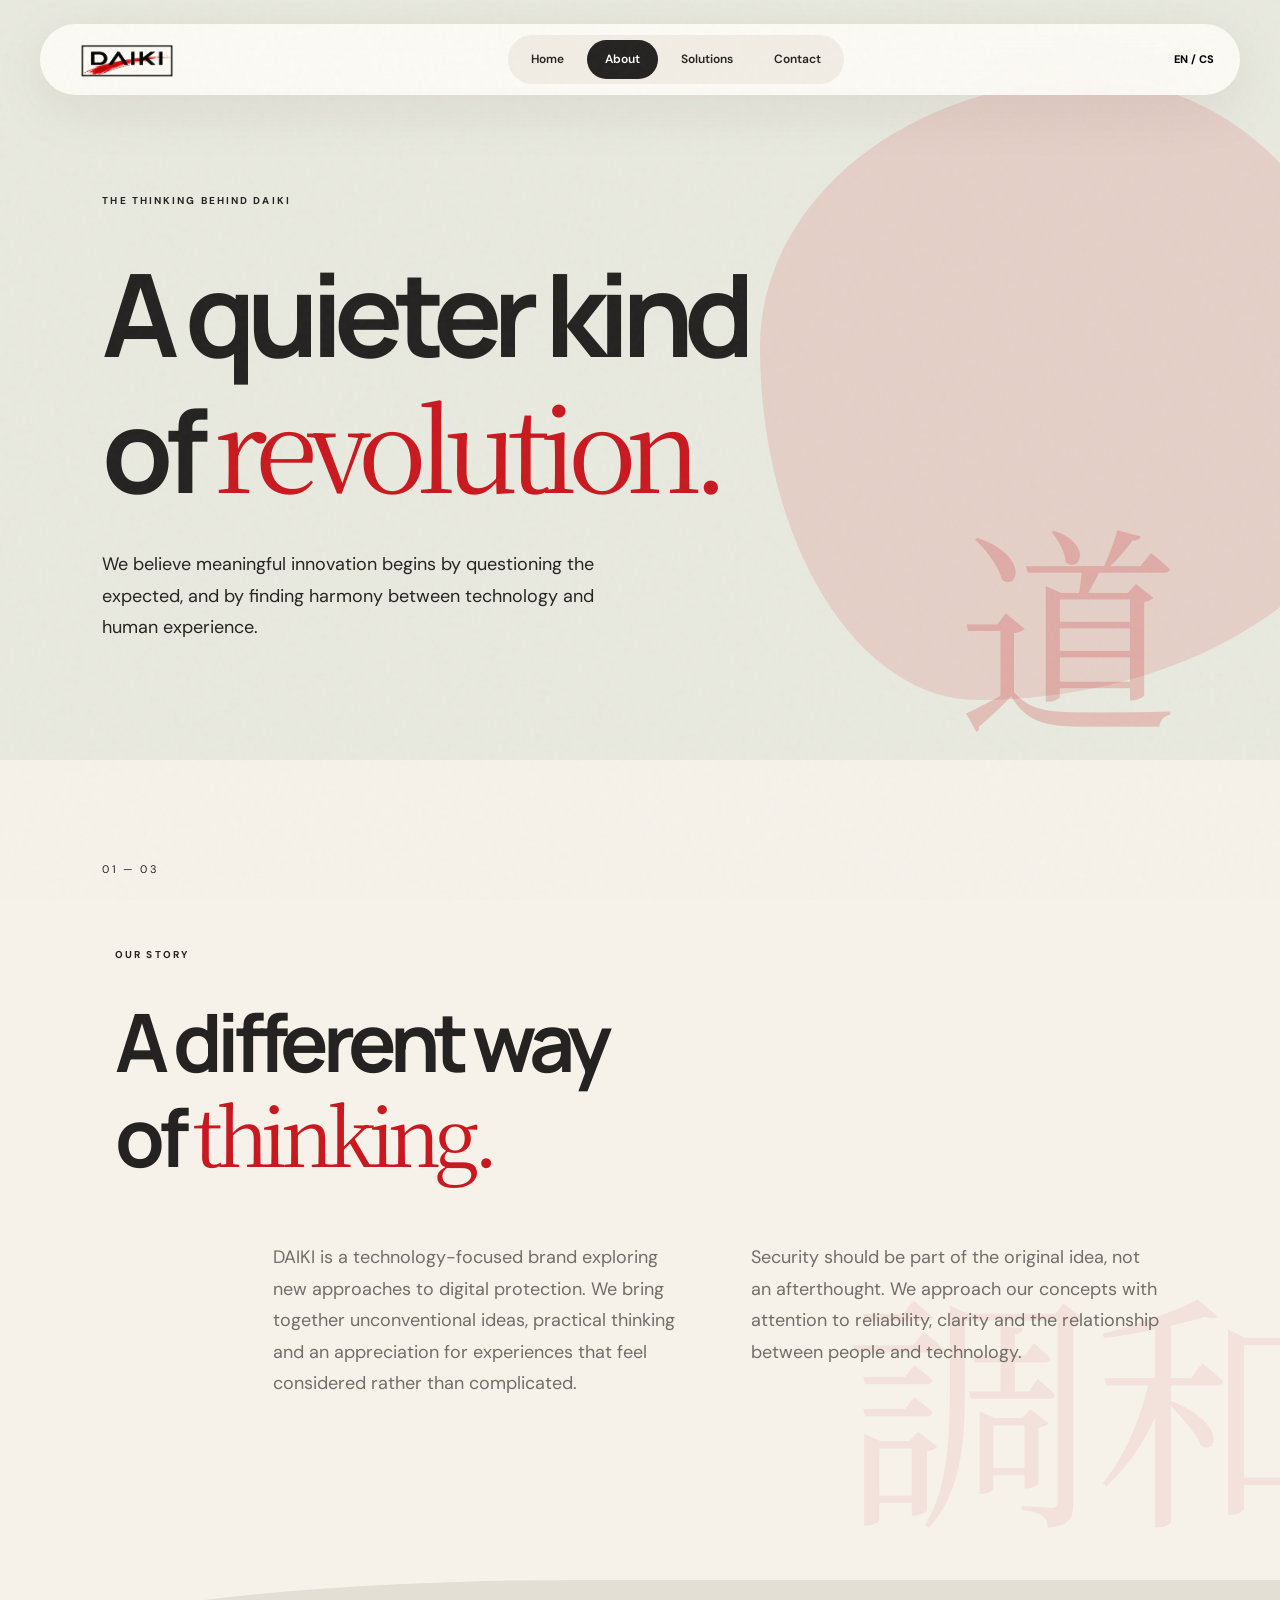
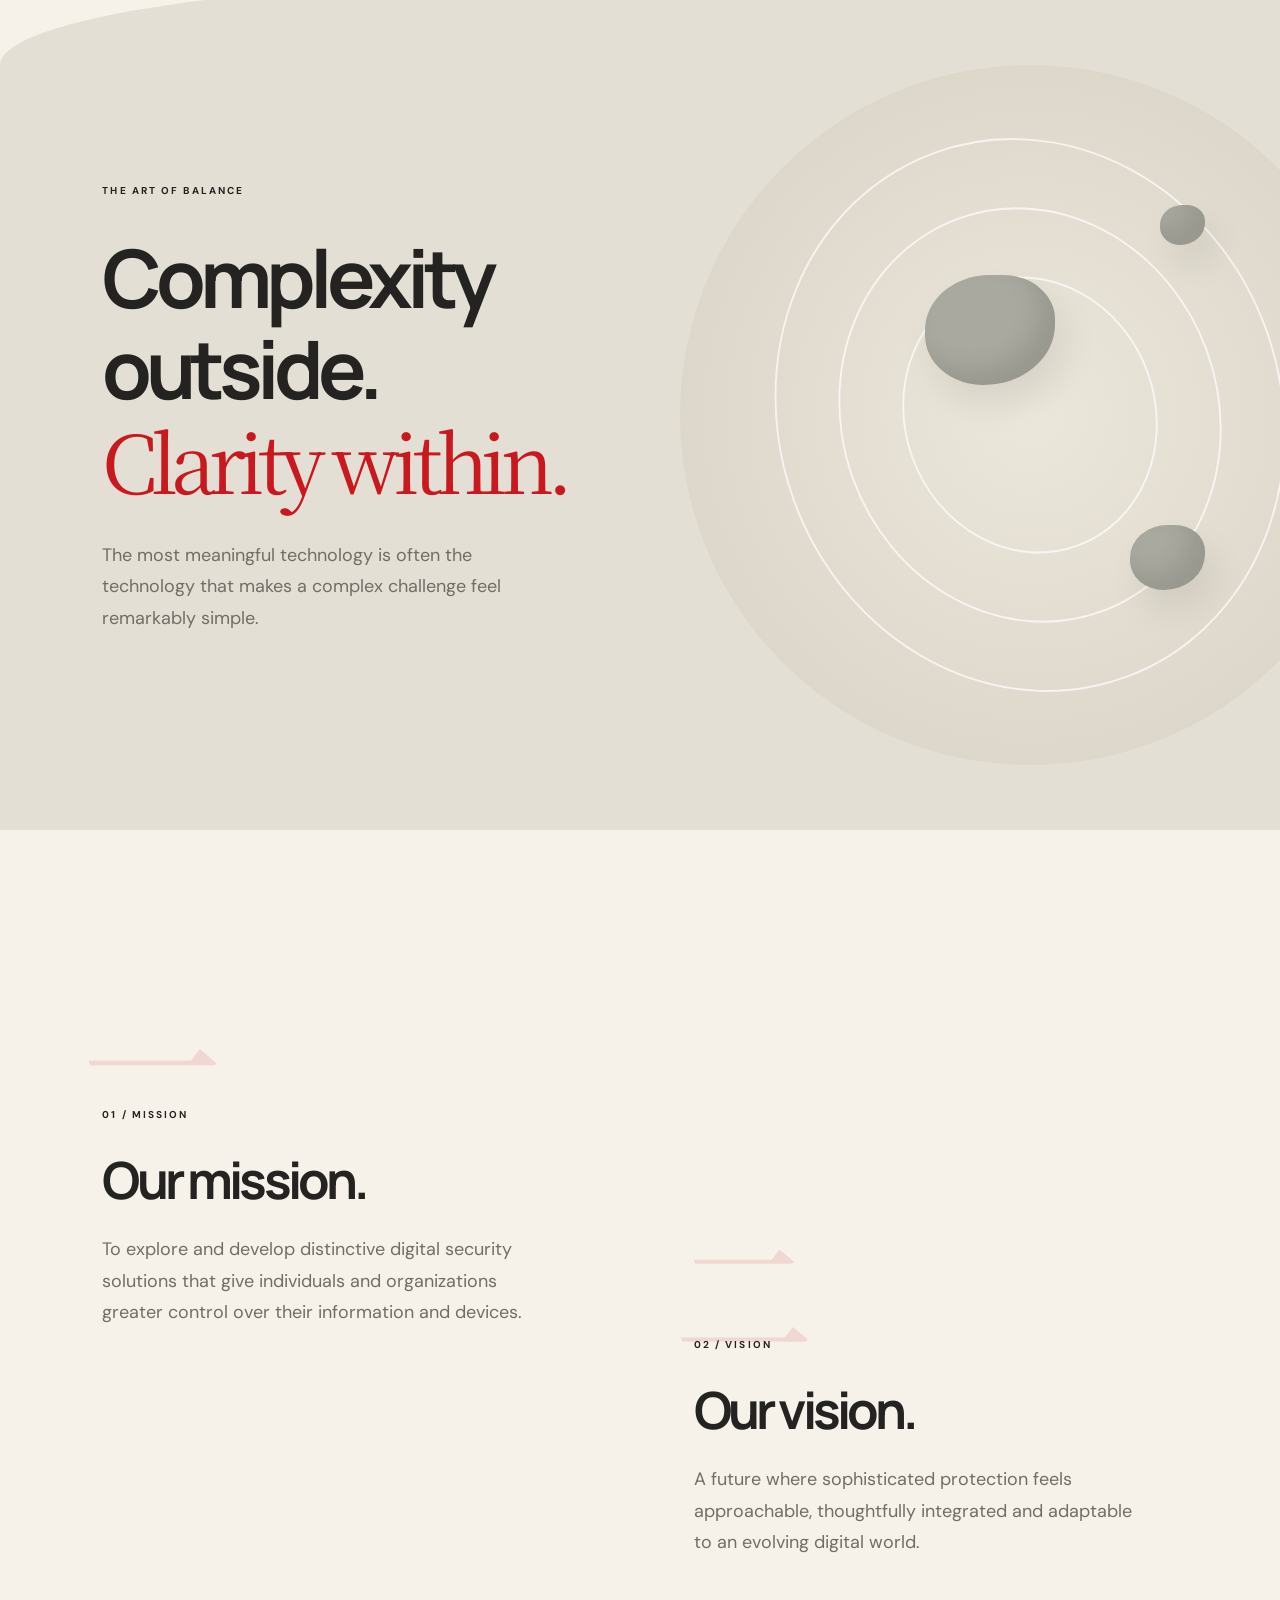
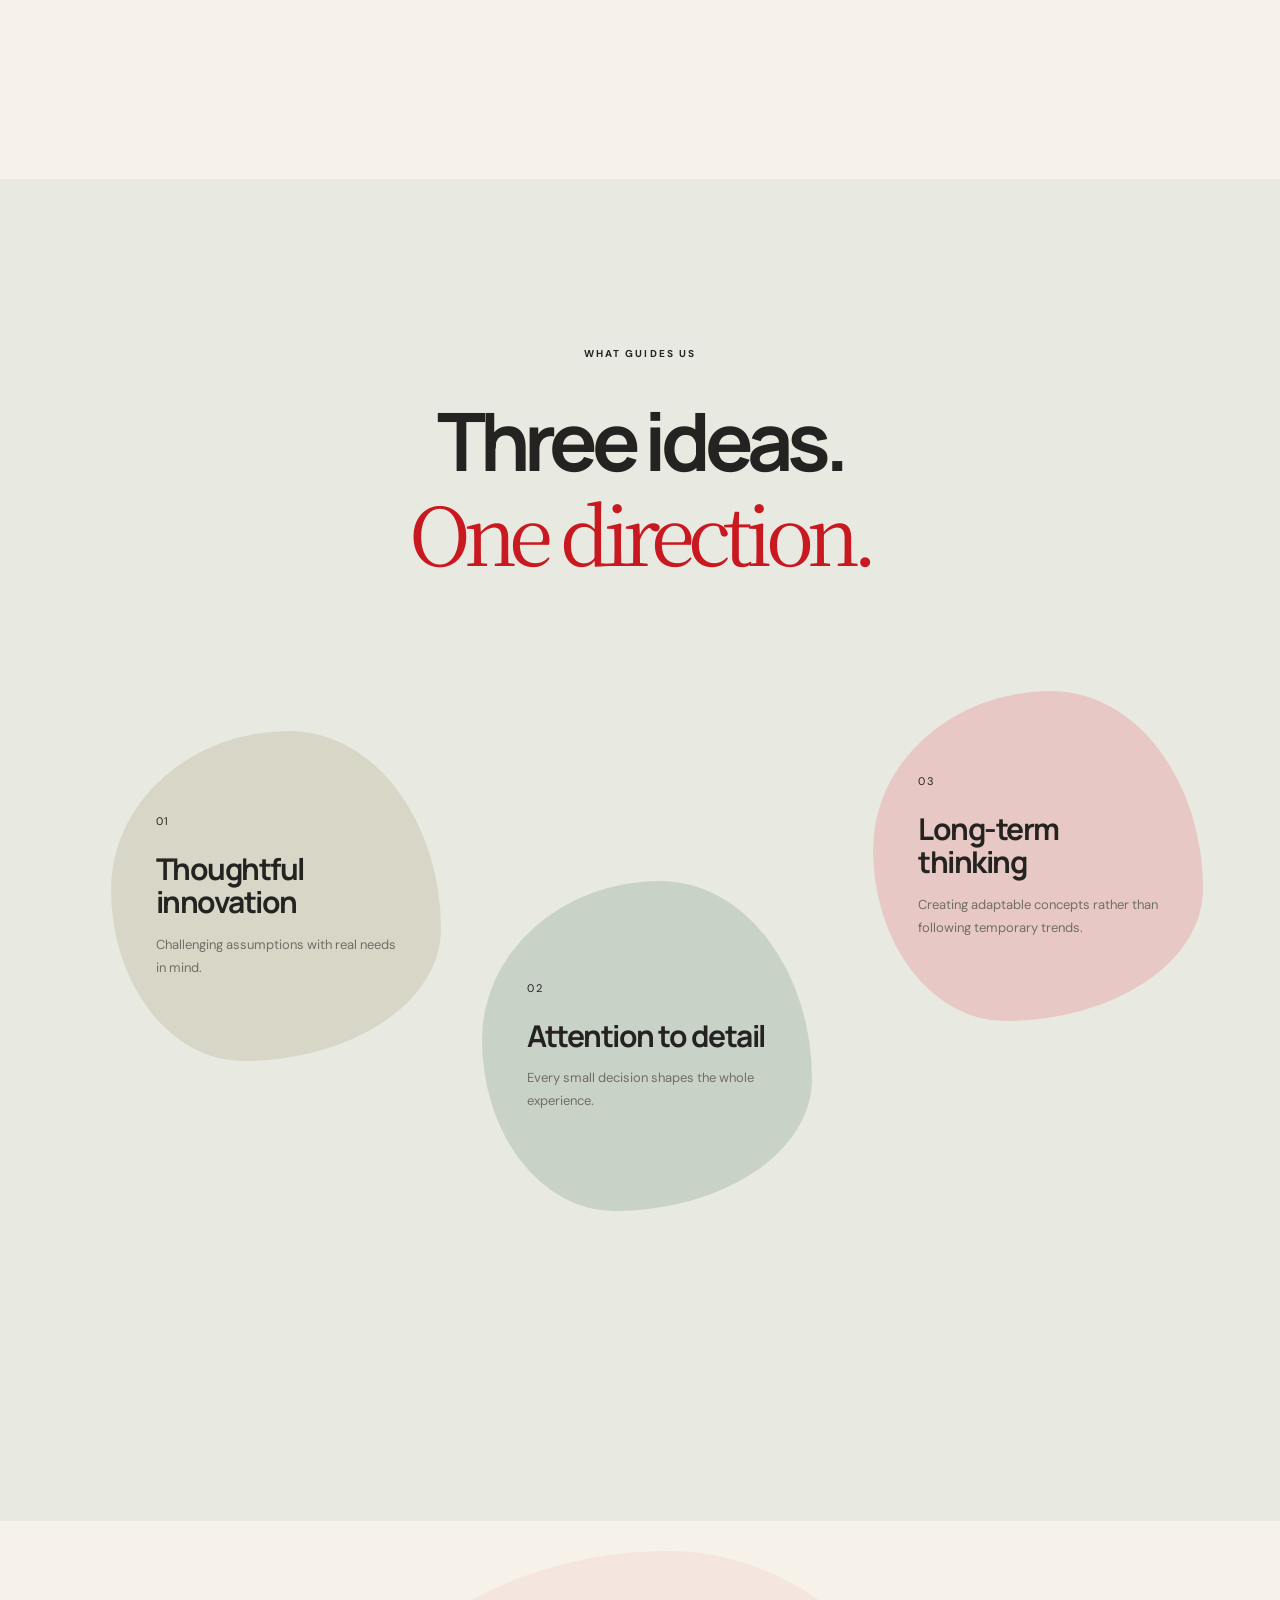
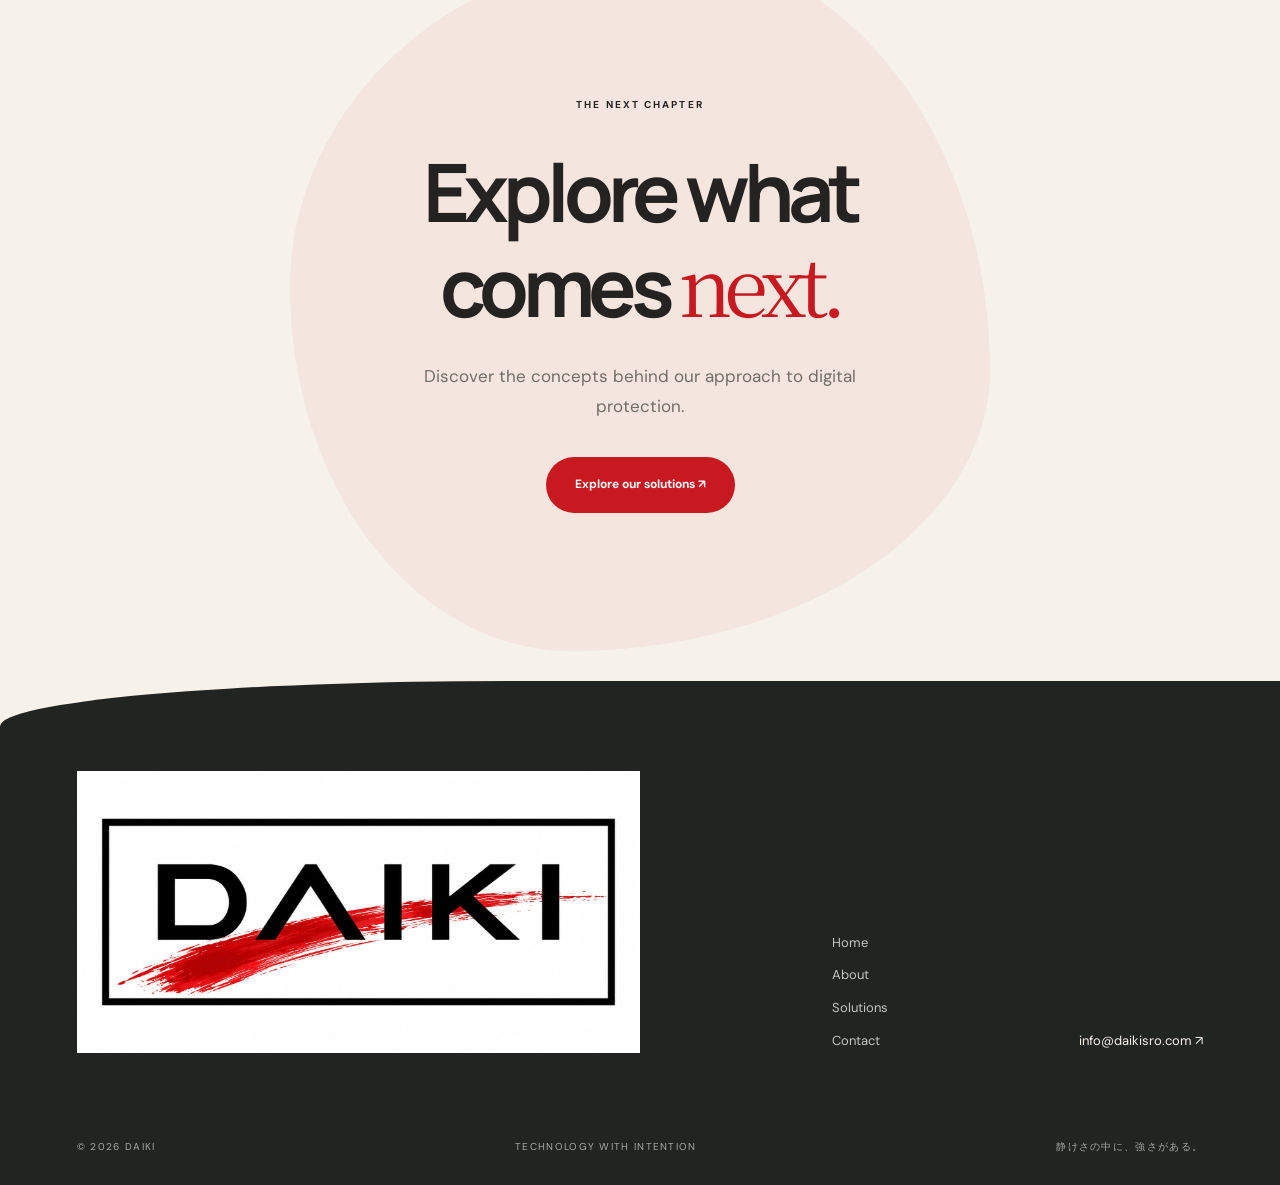
==== commit 99504450: "finito daiki" ====
--- a/about.html
+++ b/about.html
@@ -129,14 +129,14 @@
 
   <footer class="site-footer">
     <div class="footer-main">
-      <img class="logoPng" src="assets/PngLogo.png" alt="DAIKI logo">
+      <img class="logoPngFooter" src="assets/logo.jpeg" alt="DAIKI logo">
       <div class="footer-links">
         <a href="index.html" data-i18n="nav.home">Home</a>
         <a href="about.html" data-i18n="nav.about">About</a>
         <a href="solutions.html" data-i18n="nav.solutions">Solutions</a>
         <a href="contact.html" data-i18n="nav.contact">Contact</a>
       </div>
-      <a class="footer-email" href="mailto:contact@daiki.com">contact@daiki.com ↗</a>
+      <a class="footer-email" href="mailto:info@daikisro.com">info@daikisro.com ↗</a>
     </div>
     <div class="footer-bottom">
       <span>© <span class="current-year"></span> DAIKI</span>
--- a/css/style.css
+++ b/css/style.css
@@ -284,6 +284,7 @@
 .footer-links a:hover,.footer-email:hover{color:#f47a7a}
 .footer-email{font-size:13px;white-space:nowrap}
 .footer-bottom{display:flex;justify-content:space-between;gap:20px;flex-wrap:wrap;color:#a8aaa2;font-size:10px;letter-spacing:.13em}
+.logoPngFooter{max-width:50%;height:auto}
 
 /* Animation */
 @keyframes morph{
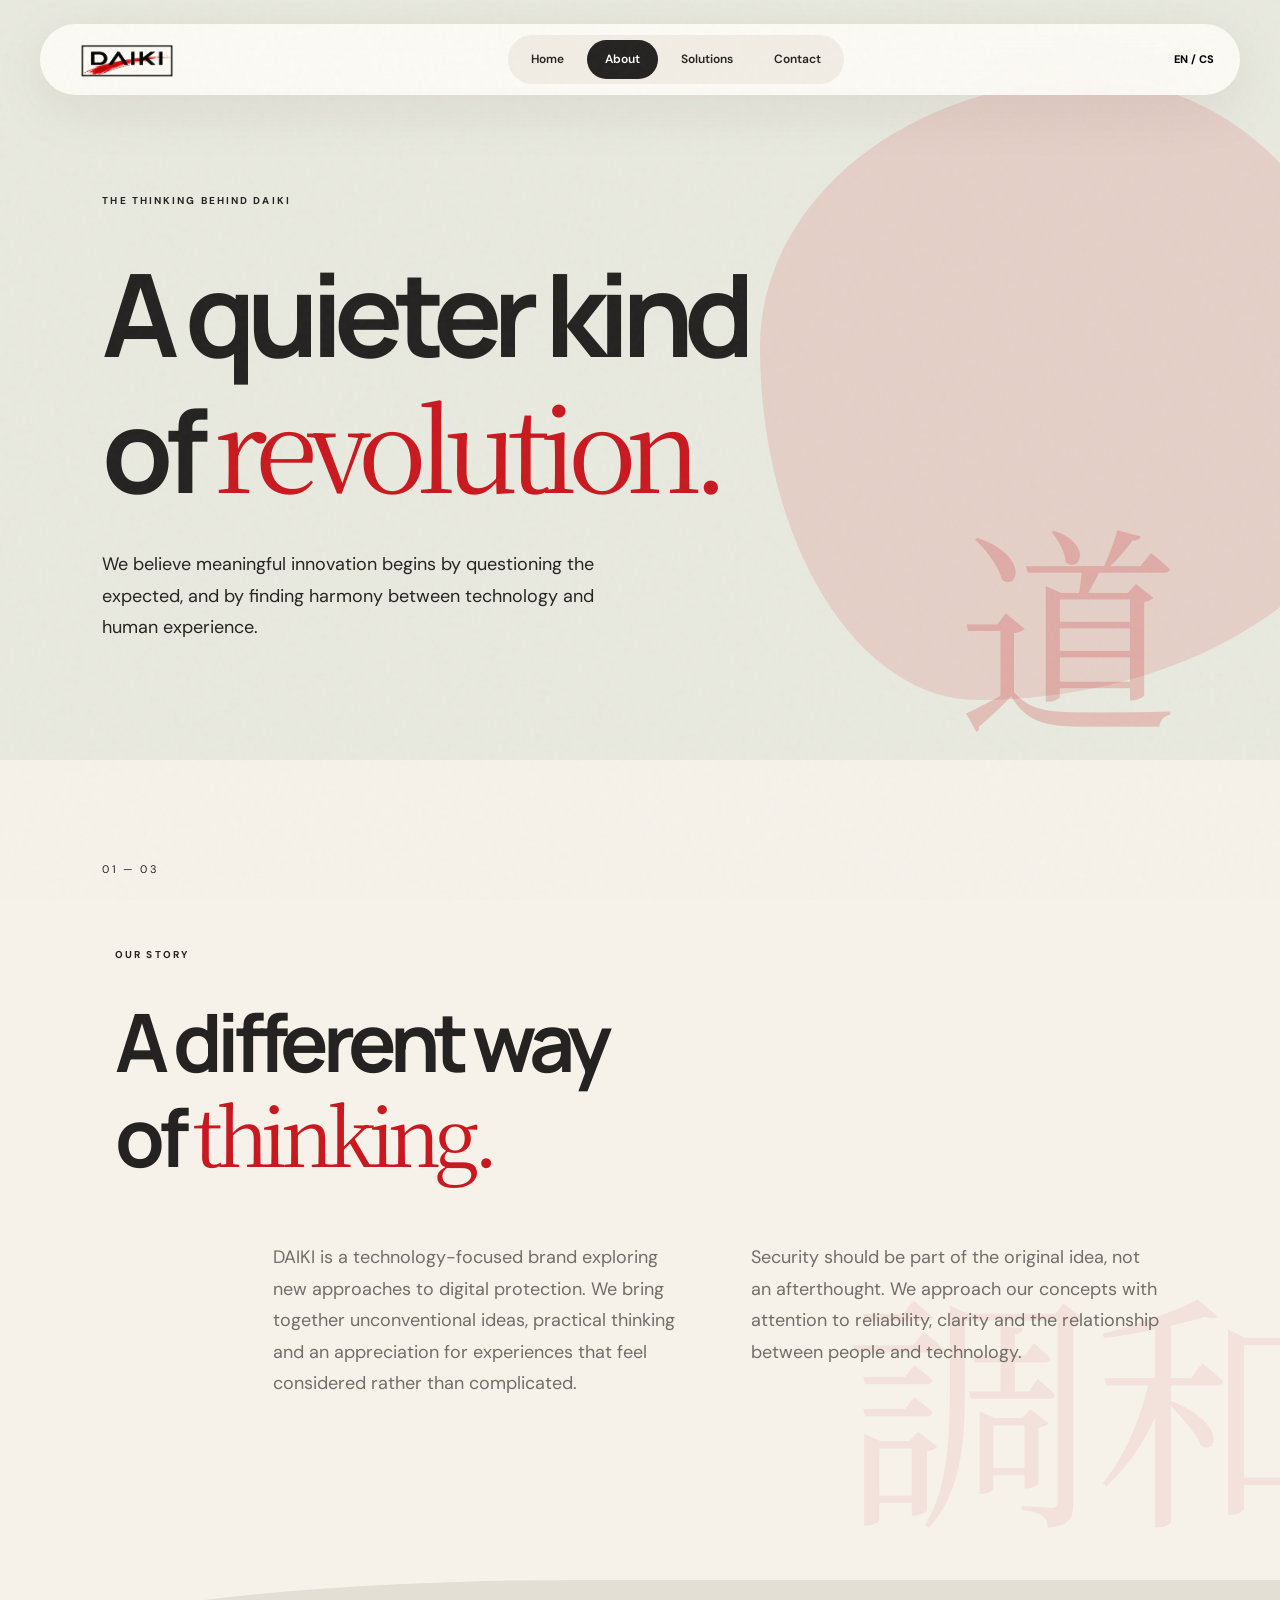
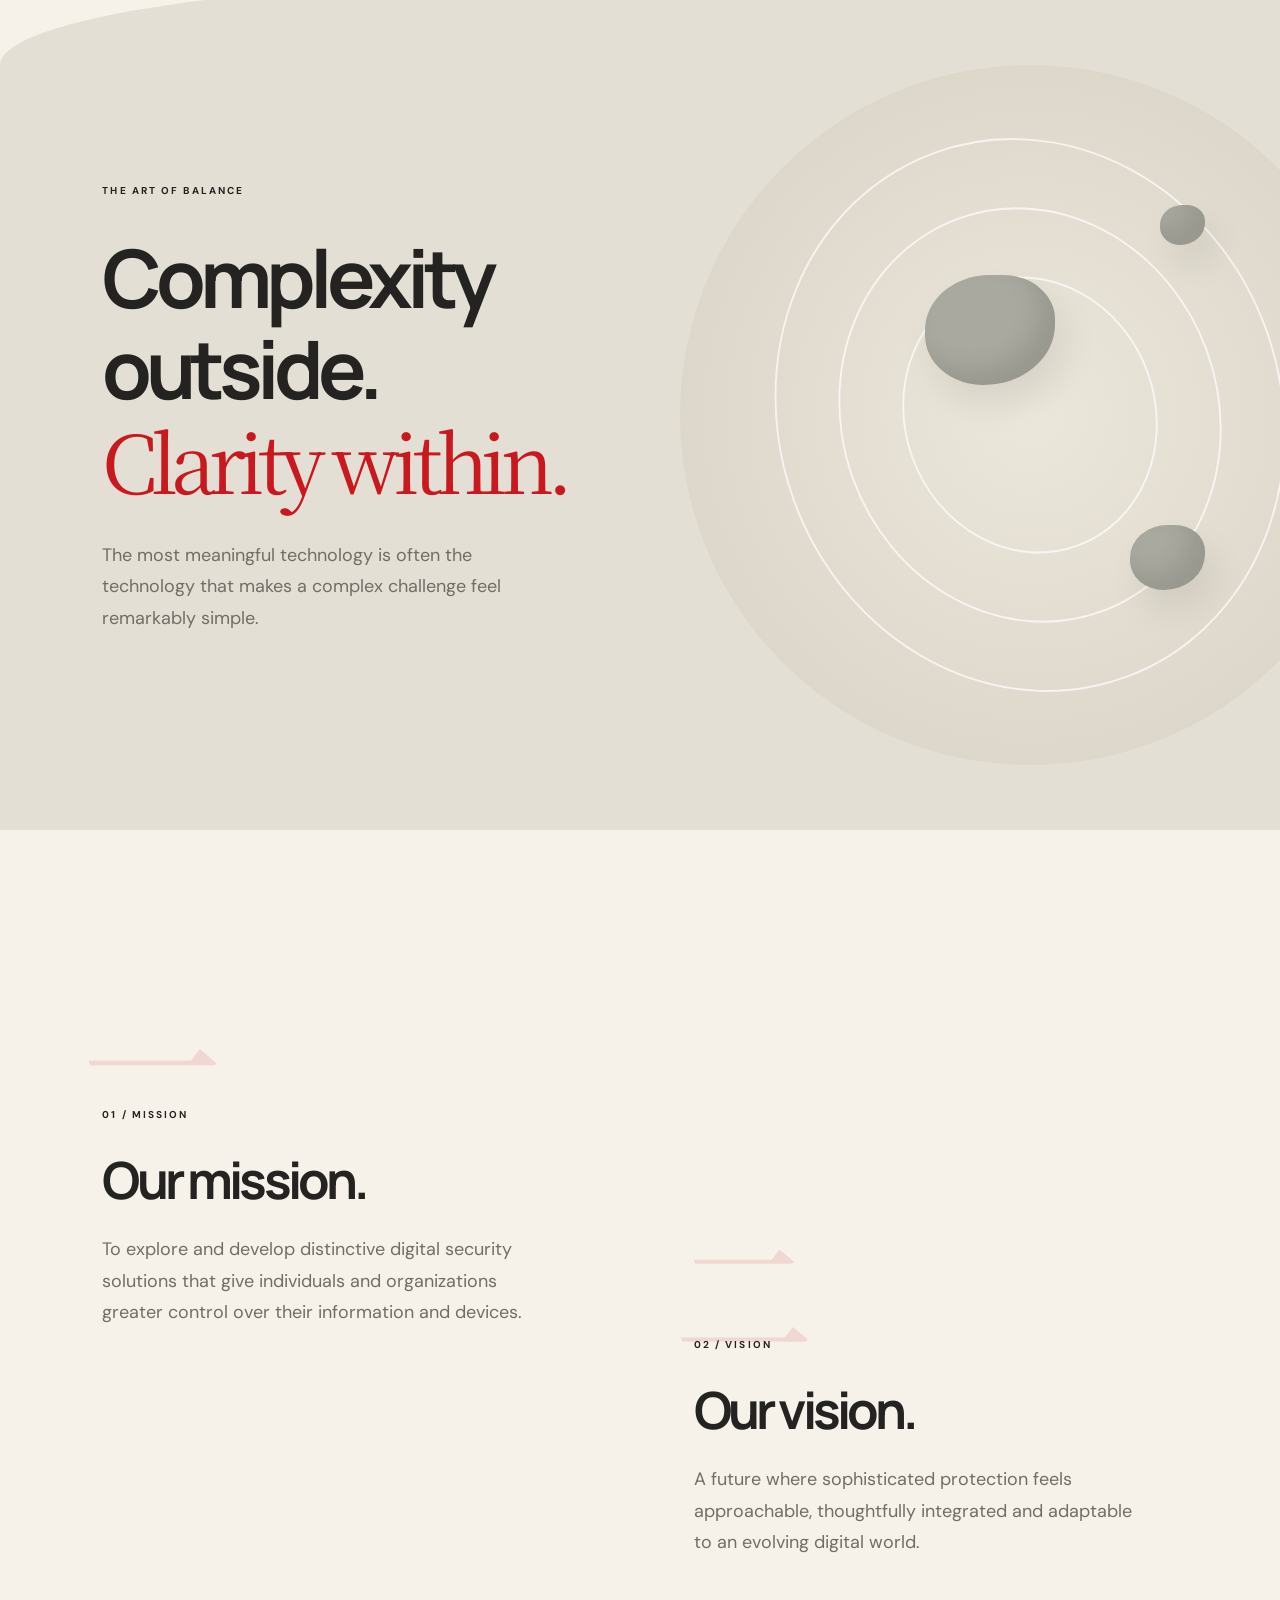
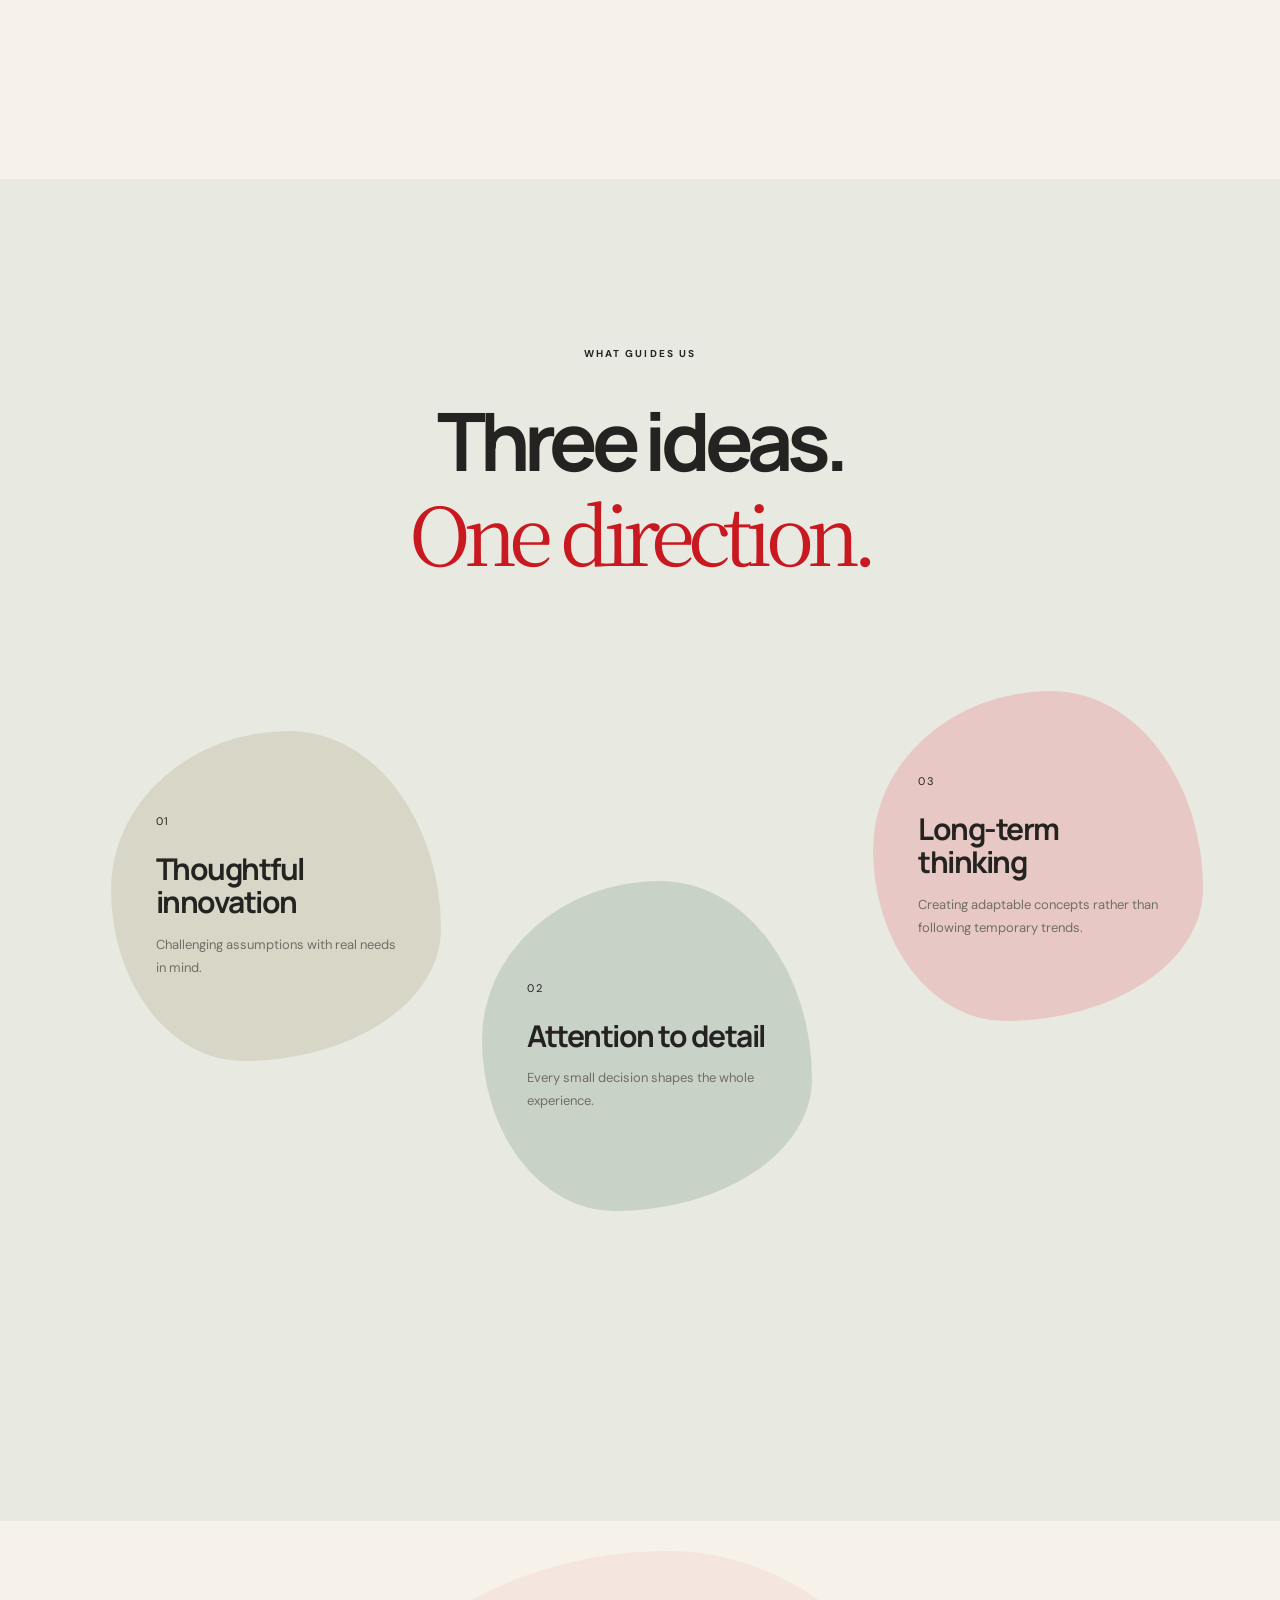
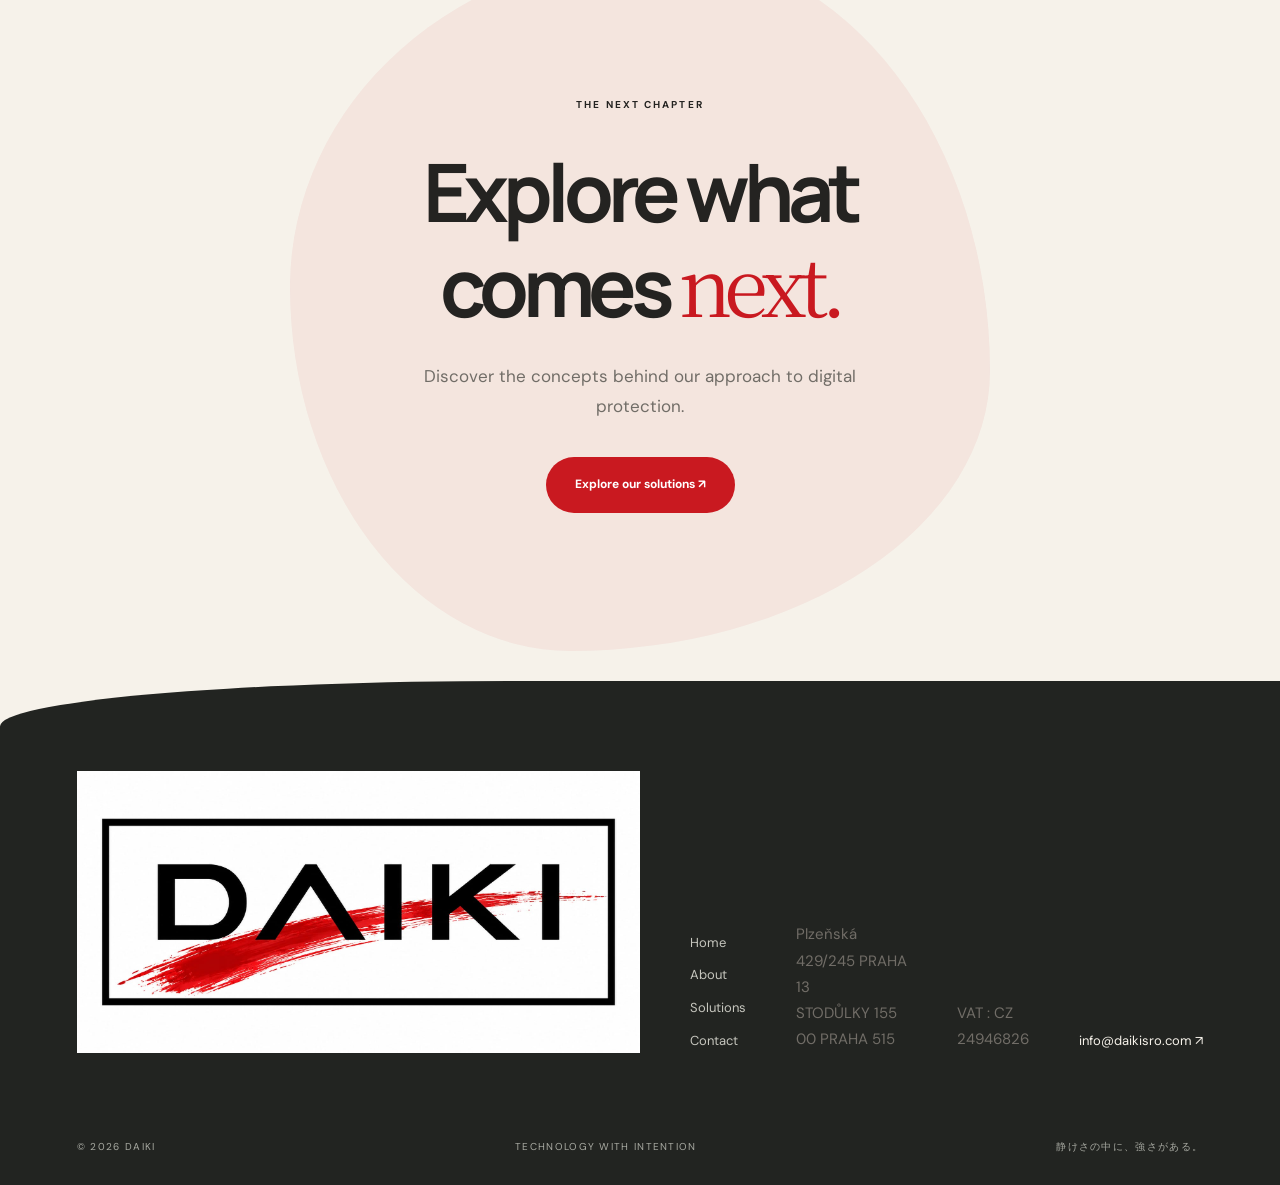
==== commit 24c2112d: "aggiunga dettagli daiki" ====
--- a/about.html
+++ b/about.html
@@ -136,6 +136,8 @@
         <a href="solutions.html" data-i18n="nav.solutions">Solutions</a>
         <a href="contact.html" data-i18n="nav.contact">Contact</a>
       </div>
+      <p>Plzeňská 429/245 PRAHA 13 <br> STODŮLKY 155 00 PRAHA 515</p>
+      <p>VAT : CZ 24946826</p>
       <a class="footer-email" href="mailto:info@daikisro.com">info@daikisro.com ↗</a>
     </div>
     <div class="footer-bottom">
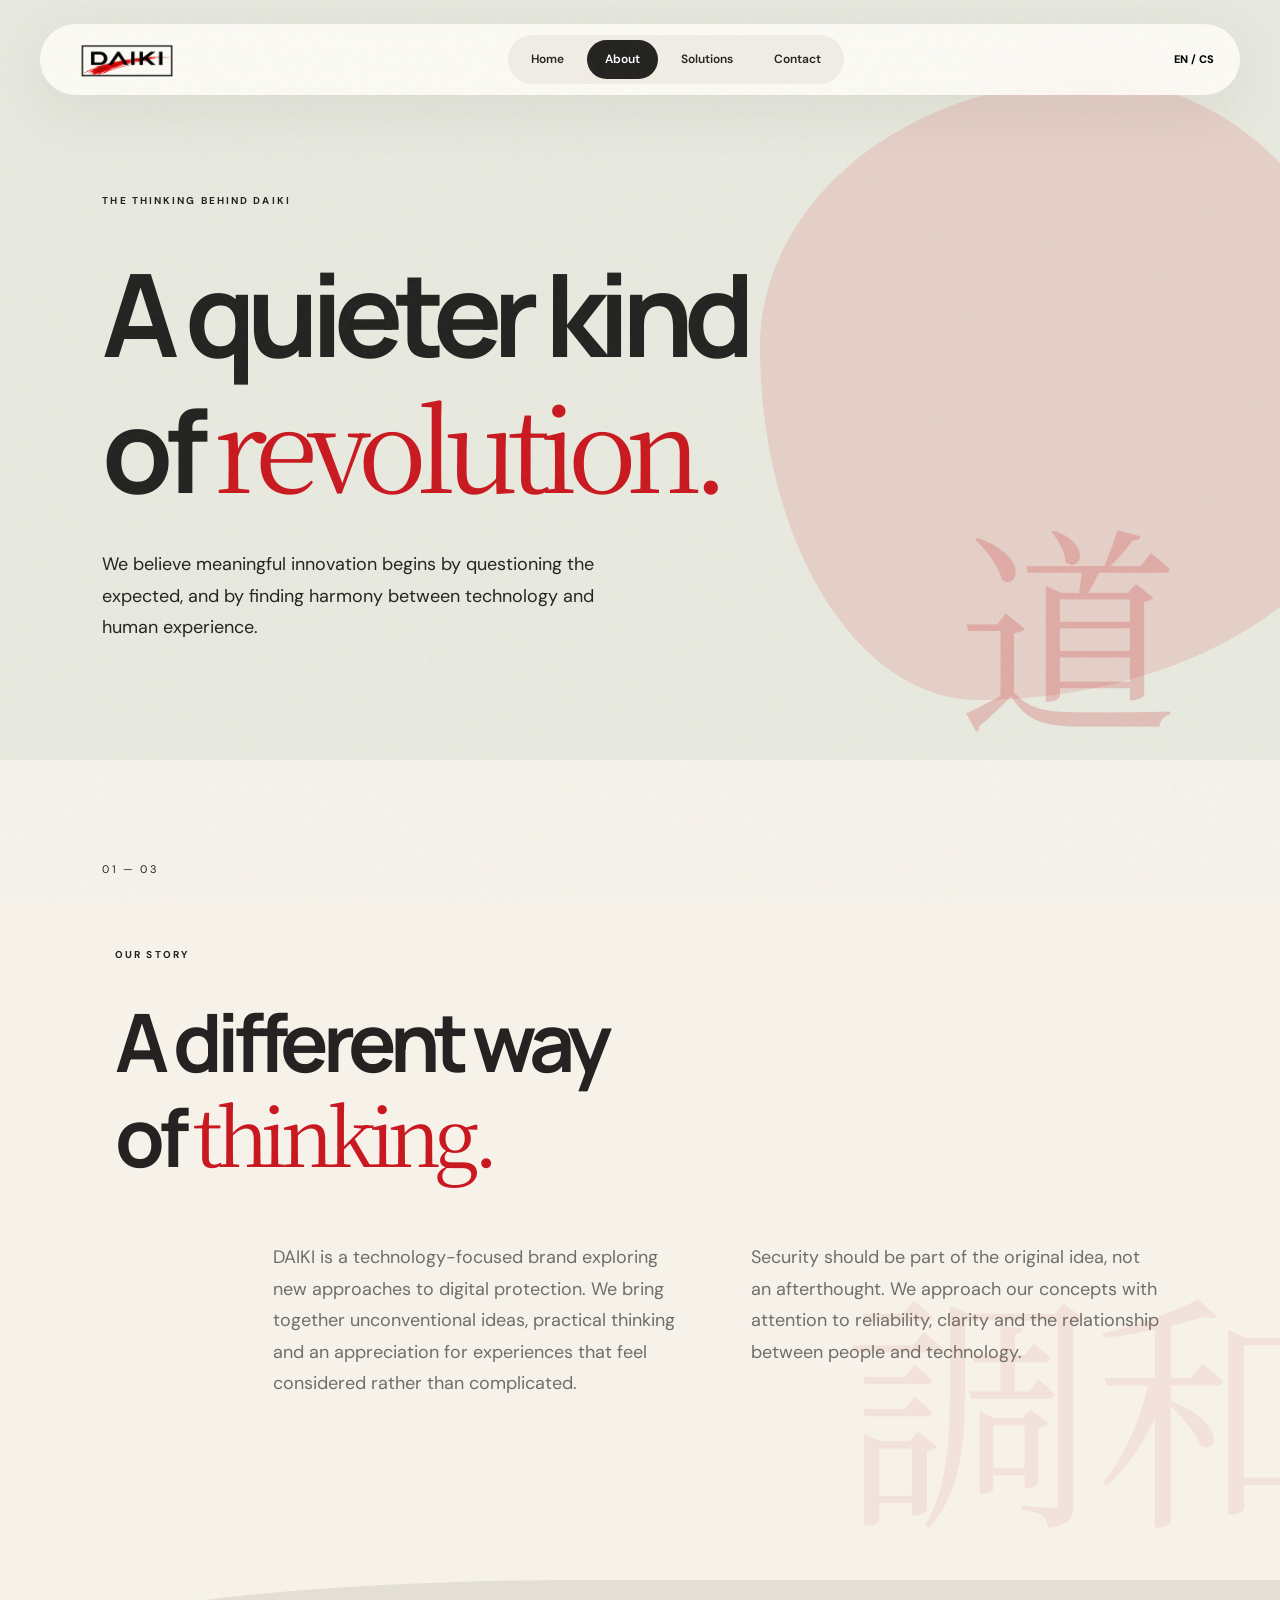
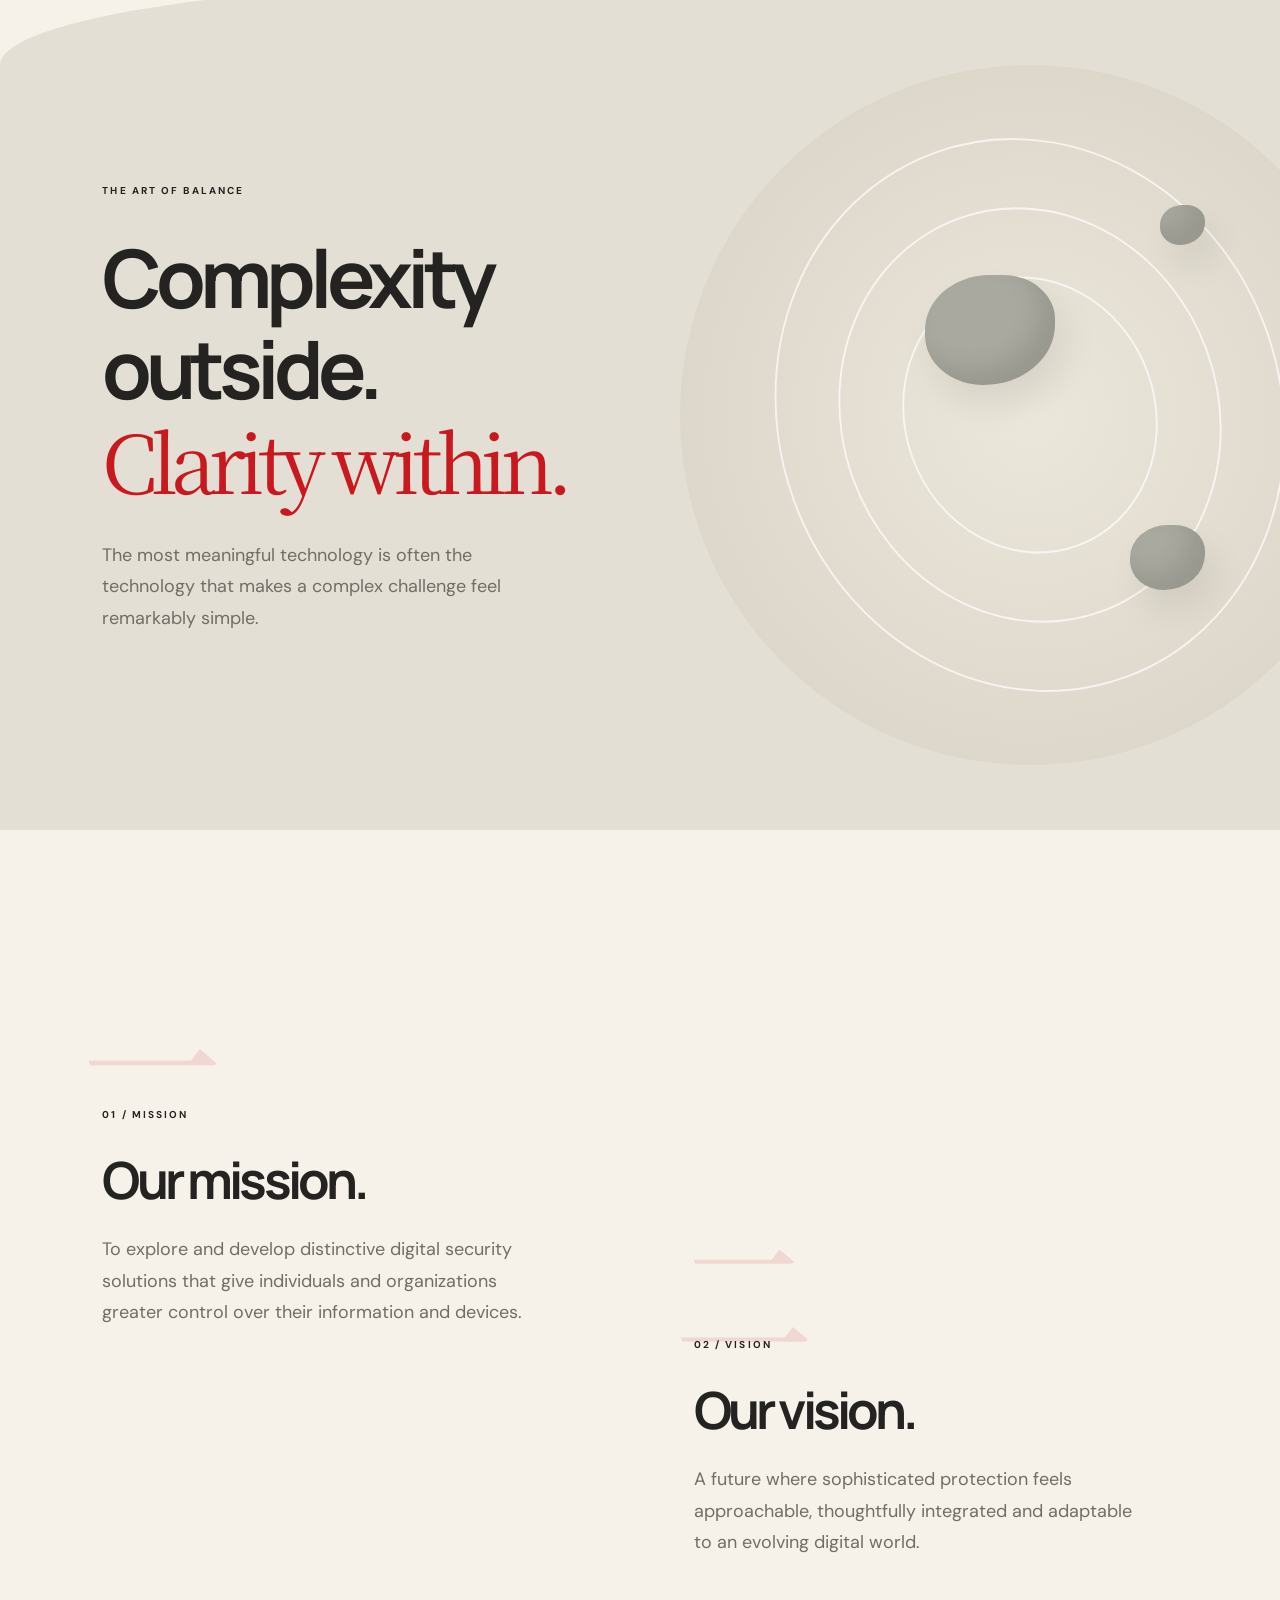
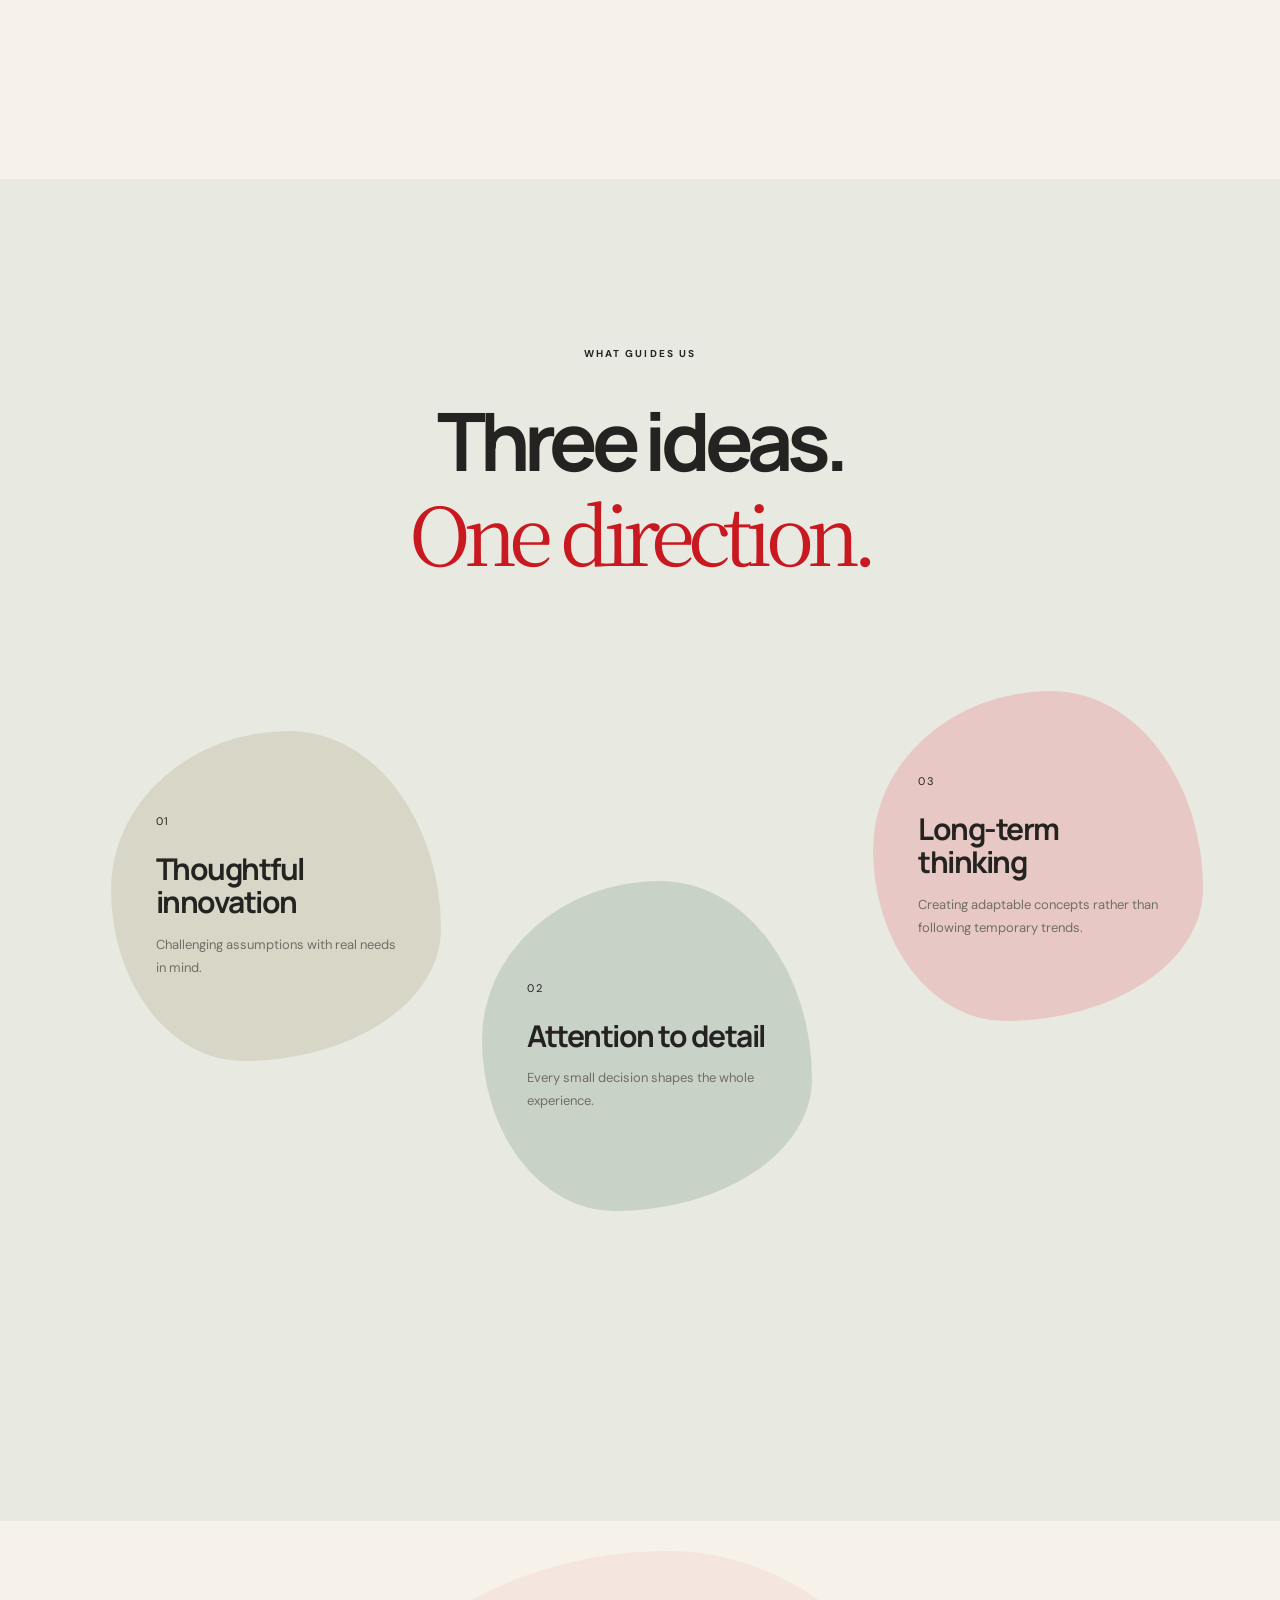
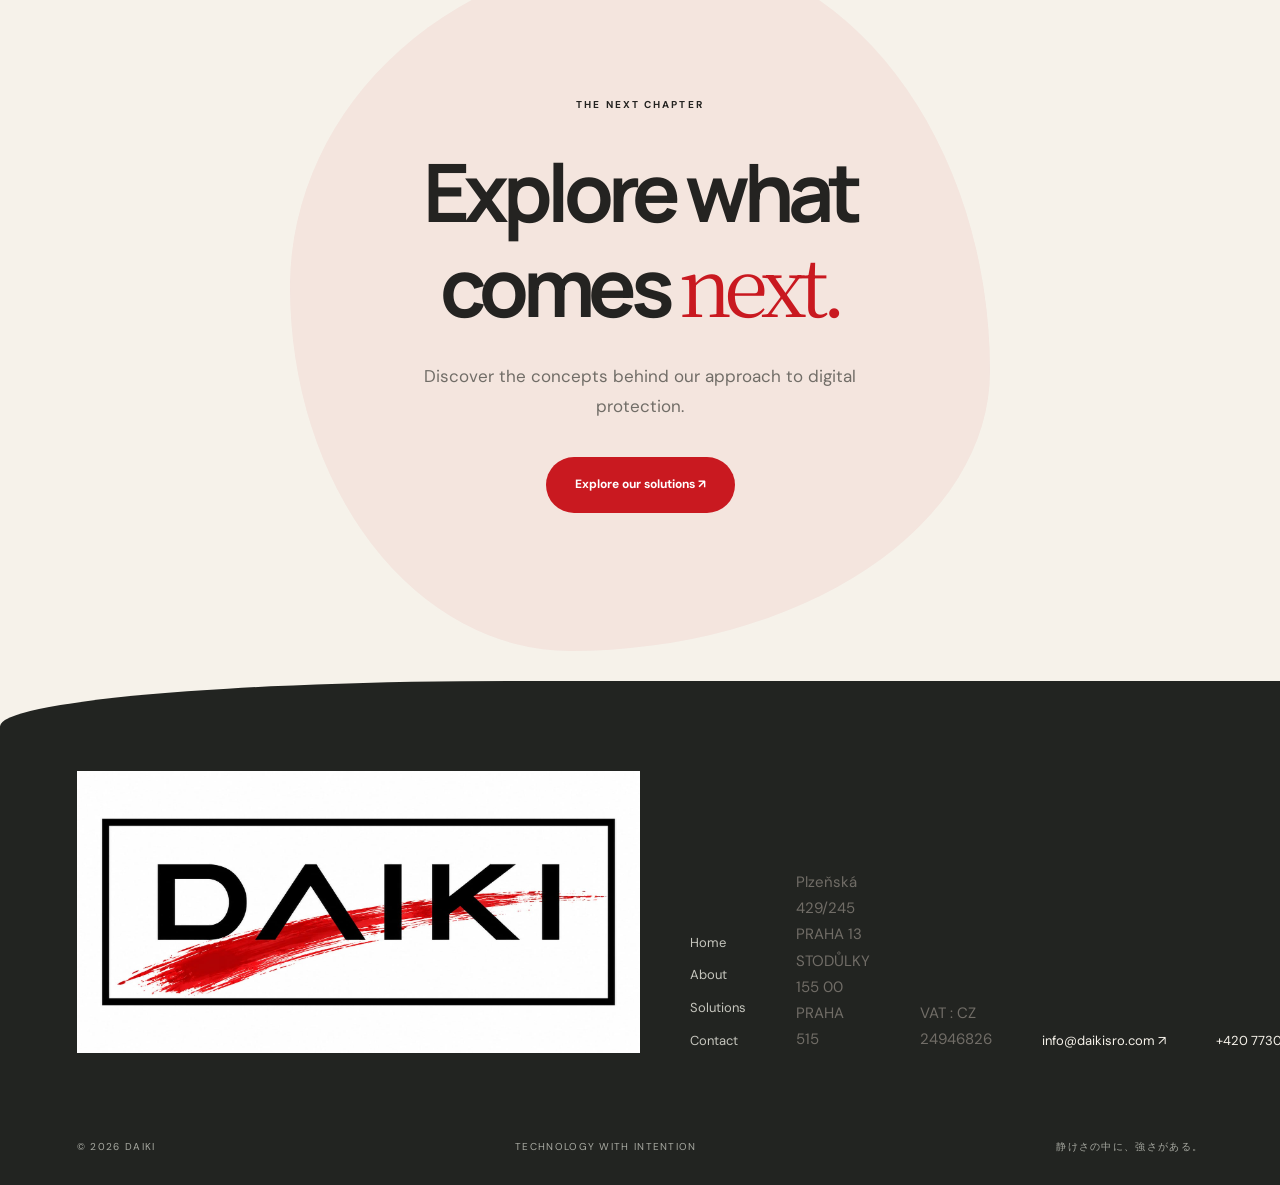
==== commit 27ba43ac: "telefobno aggiunto" ====
--- a/about.html
+++ b/about.html
@@ -139,6 +139,7 @@
       <p>Plzeňská 429/245 PRAHA 13 <br> STODŮLKY 155 00 PRAHA 515</p>
       <p>VAT : CZ 24946826</p>
       <a class="footer-email" href="mailto:info@daikisro.com">info@daikisro.com ↗</a>
+      <a class="footer-phone" href="tel:+420773069395">+420 773069395 ↗</a>
     </div>
     <div class="footer-bottom">
       <span>© <span class="current-year"></span> DAIKI</span>
--- a/css/style.css
+++ b/css/style.css
@@ -281,8 +281,8 @@
 .footer-brand span{font-size:16px;vertical-align:top;letter-spacing:0;margin-left:15px;color:#d75050}
 .footer-links{display:flex;flex-direction:column;gap:10px}
 .footer-links a{font-size:13px;color:#c6c6be}
-.footer-links a:hover,.footer-email:hover{color:#f47a7a}
-.footer-email{font-size:13px;white-space:nowrap}
+.footer-links a:hover,.footer-email:hover,.footer-phone:hover{color:#f47a7a}
+.footer-email,.footer-phone{font-size:13px;white-space:nowrap}
 .footer-bottom{display:flex;justify-content:space-between;gap:20px;flex-wrap:wrap;color:#a8aaa2;font-size:10px;letter-spacing:.13em}
 .logoPngFooter{max-width:50%;height:auto}
 
